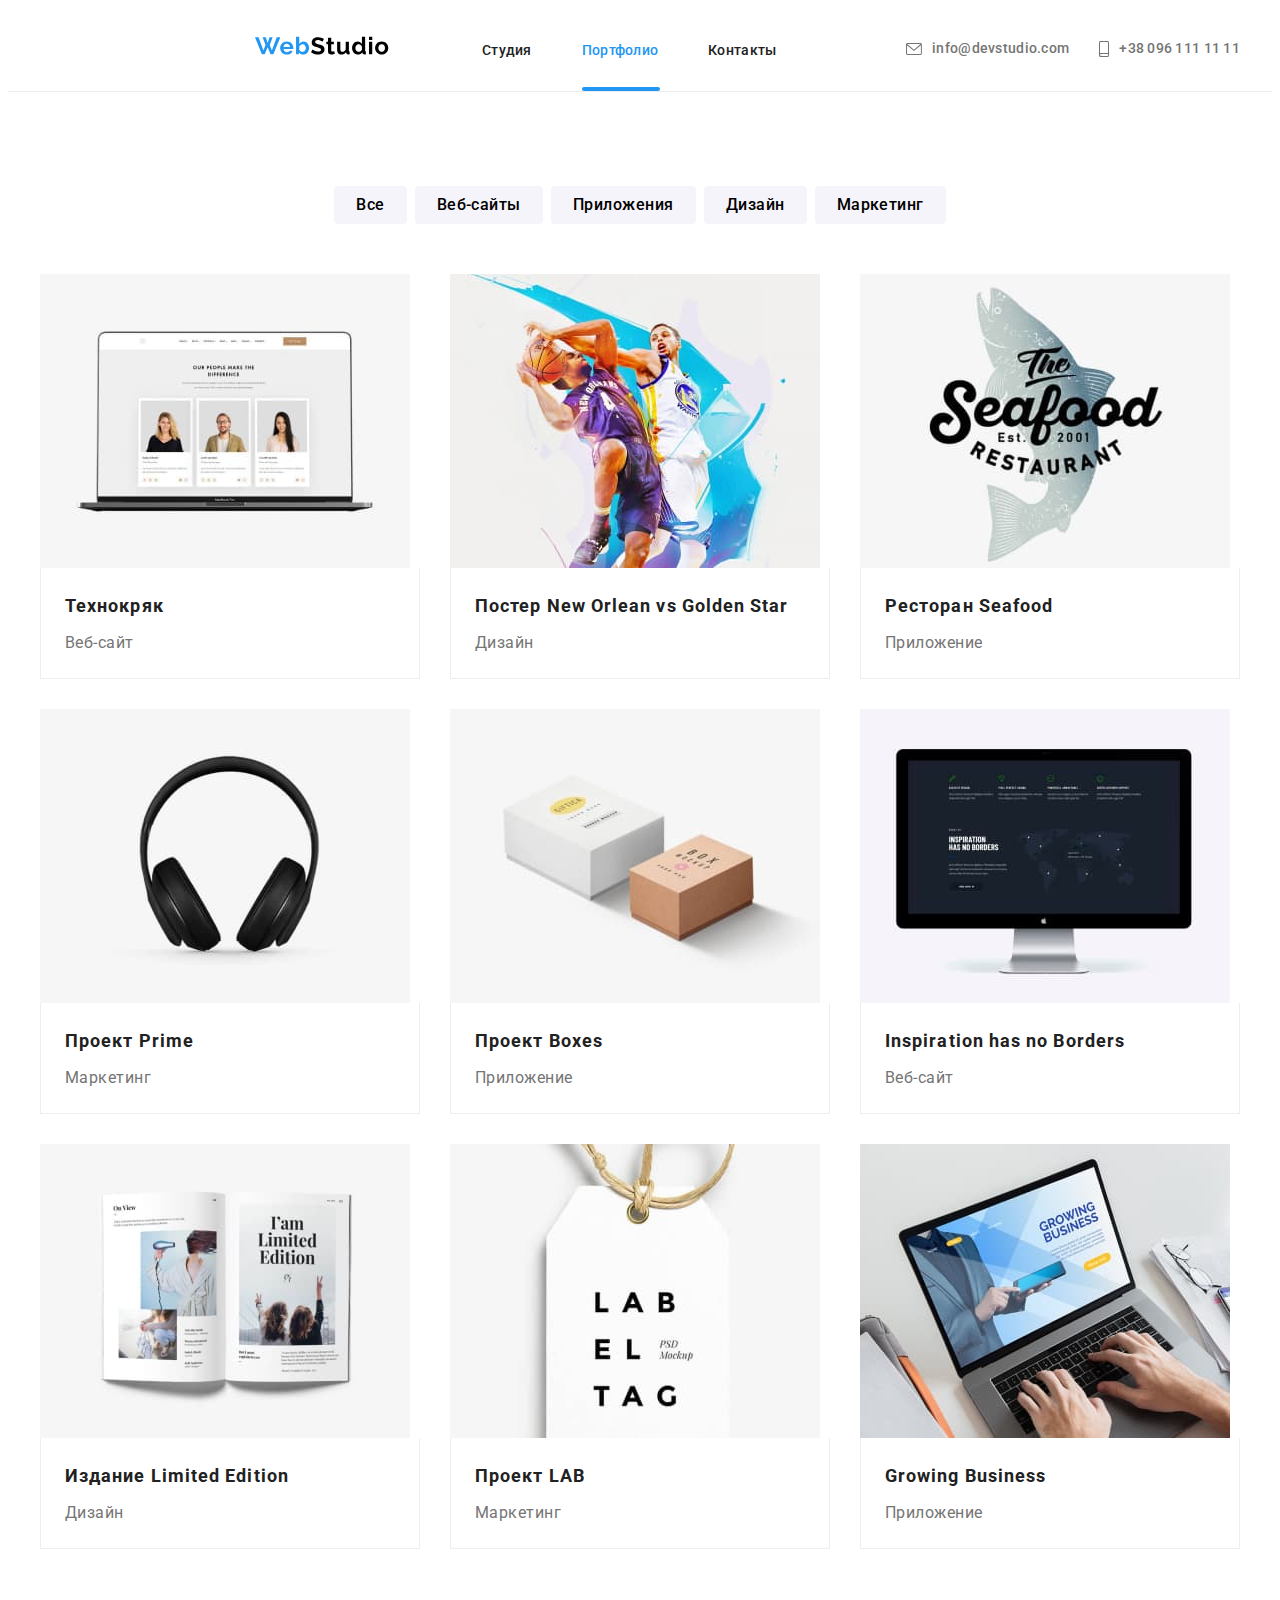
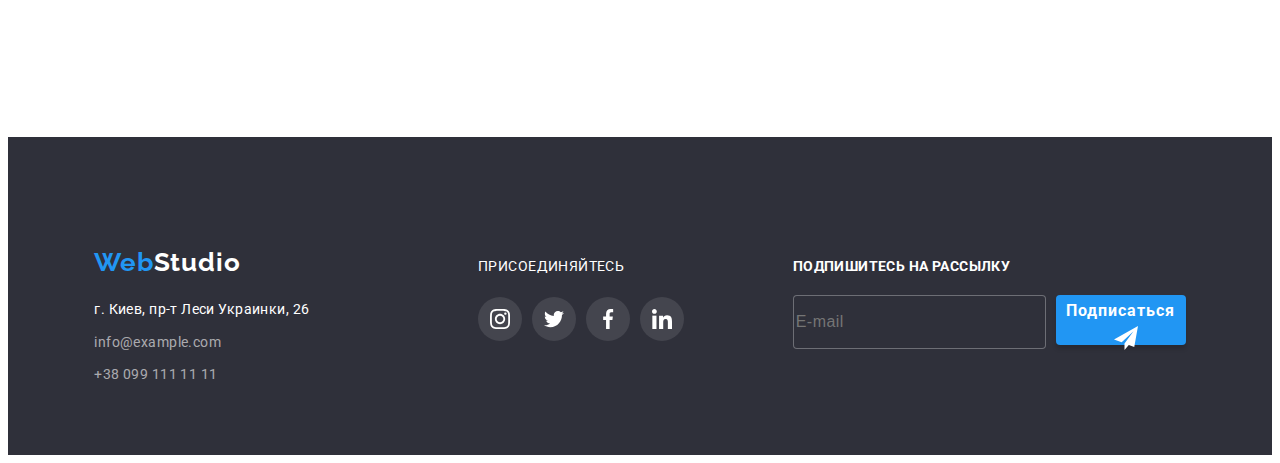
==== portfolio.html @ 027d4c52 "start#10" ====
<!DOCTYPE html>
<html lang="ru">
<head>
    <meta charset="UTF-8">
    <meta http-equiv="X-UA-Compatible" content="IE=edge">
    <meta name="viewport" content="width= , initial-scale=1.0">
    <link rel="preconnect" href="https://fonts.googleapis.com">
<link rel="preconnect" href="https://fonts.gstatic.com" crossorigin>
<link href="https://fonts.googleapis.com/css2?family=Raleway:wght@700&family=Roboto:wght@400;500;700;900&display=swap" rel="stylesheet">
<link rel="stylesheet" href="https://cdnjs.cloudflare.com/ajax/libs/modern-normalize/1.1.0/modern-normalize.min.css" integrity="sha512-wpPYUAdjBVSE4KJnH1VR1HeZfpl1ub8YT/NKx4PuQ5NmX2tKuGu6U/JRp5y+Y8XG2tV+wKQpNHVUX03MfMFn9Q==" crossorigin="anonymous" referrerpolicy="no-referrer" />
<link rel="stylesheet" href="./css/styles.css"> 
<link rel="stylesheet" href="./css/main.css">    
    <title>portfolio</title>
</head>
<body>
    <header class="header-portfolio"> 
        <div class="container">
       <a class="logo link" href=""> <svg class="" width="134" height="28" >
                    <use href="./images/icons.svg#icon-w"></use>
                </svg></a>
                <button type="button" class="menu-open-btn">
           <svg class="" width="40" height="40">
                    <use href="./images/icons.svg#icon-nav_menu"></use>
                </svg>
       </button>
        <nav class="navigation">
        <ul class="menu-list list">
            <li class="menu-list__item"><a href="./index.html" class="menu-list__link  link">Студия</a></li>
            <li class="menu-list__item"><a href="" class="menu-list__link current link menu-list__line-portfolio">Портфолио</a></li>
            <li class="menu-list__item"><a href="" class="menu-list__link link">Контакты</a></li>
        </ul> 
        </nav>
        <div class="contact">
    <ul class="contact-list list">
    <li class="contact-list__item"><a class="contact-list__link link" href="mailto:info@devstudio.com"><svg class="contact-list__icon" width="16" height="12">
      <use href="./images/icons.svg#icon-envelope"></use>
  </svg>info@devstudio.com</a></li>
    <li class="contact-list__item"><a class="contact-list__link link" href="tel:+380961111111"><svg class="contact-list__icon" width="10" height="16">
      <use href="./images/icons.svg#icon-smartphone"></use>
  </svg>+38 096 111 11 11</a></li>
    </ul>
    </div>
    </div>
     <div class="mob-menu is-hidden">
        <div class="container">
            <div class="mob-menu-top">
          <button type="button" class="menu-close-btn">
           <svg class="" width="40" height="40">
                    <use href="./images/icons.svg#icon-close-btn-mob"></use>
                </svg>
       </button>
        <ul class="mob-menu-list list">
            <li class="mob-menu-list__item"><a href="" class="mob-menu-list__link current link menu-list__line">Студия</a></li>
            <li class="mob-menu-list__item"><a href="./portfolio.html" class="mob-menu-list__link link">Портфолио</a></li>
            <li class="mob-menu-list__item"><a href="" class="mob-menu-list__link link">Контакты</a></li>
        </ul> 
        </div>
        <div>
    <ul class="mob-contact-list list">
   
    <li class="mob-contact-list__item"><a class="mob-contact-list__tel link" href="tel:+380961111111">+38 096 111 11 11</a></li>
     <li class="mob-contact-list__item"><a class="mob-contact-list__mail link" href="mailto:info@devstudio.com">info@devstudio.com</a></li>
    </ul>
    </div>
    <ul class="mob-soc-list list">
        <li class="mob-soc-list__item link"><a class="mob-soc-list__link link" href="">Instagram</a></li>
        <li  class="mob-soc-list__item link"><a class="mob-soc-list__link link" href="">Twitter</a></li>
        <li  class="mob-soc-list__item link"><a class="mob-soc-list__link link"  href="">Facebook</a></li>
        <li  class="mob-soc-list__item link"><a  class="mob-soc-list__link link" href="">LinkedIn</a></li>
    </ul>
    </div>
    </div>
    </header>
<main>
    <section class="galery">
      <div class="container">
        <h1 class="visually-hidden">Кнопки</h1>
        <div class="button-galery">
        <ul class="button-galery-list list">
            <li class="button-galery-btn"><button type="button" class="galery-btn">Все</button></li>
            <li class="button-galery-btn"><button type="button" class="galery-btn">Веб-сайты</button></li>
            <li class="button-galery-btn"><button type="button" class="galery-btn">Приложения</button></li>
            <li class="button-galery-btn"><button type="button" class="galery-btn">Дизайн</button></li>
            <li class="button-galery-btn"><button type="button" class="galery-btn">Маркетинг</button></li>
        </ul>
      </div>
       <h2 class="visually-hidden">Галерея</h2>
       <div class="galery-items">
      <ul class="galery-list list">
          <li class="galery-items-list">
            <div class="galery-top-wrap">
            <img src="./images/galery1.jpg" 
            alt="Примеры работ1"
            width="370">
            <p class="galery-top-text">Ресурс предлагает комплексные предложения с разным уровнем функционала и сервисов. Все это позволит посетителю получить исчерпывающие сведения о компании или частном лице.</p>
          </div>
            <div class="galery-list-group">
        <p class="galery-title">Технокряк</p>
        <p class="galery-text">Веб-сайт</p>
      </div>
        </li>
          <li class="galery-items-list">
            <div class="galery-top-wrap">
            <img src="./images/galery2.jpg"
            alt="Примеры работ2"
            width="370">
            <p class="galery-top-text">Ресурс предлагает комплексные предложения с разным уровнем функционала и сервисов. Все это позволит посетителю получить исчерпывающие сведения о компании или частном лице.</p>
          </div>
            <div class="galery-list-group">
        <p class="galery-title">Постер New Orlean vs Golden Star</p>
        <p class="galery-text">Дизайн</p>
      </div>
        </li>
          <li class="galery-items-list">
            <div class="galery-top-wrap">
            <img src="./images/galery3.jpg" 
            alt="Примеры работ3"
            width="370">
            <p class="galery-top-text">Ресурс предлагает комплексные предложения с разным уровнем функционала и сервисов. Все это позволит посетителю получить исчерпывающие сведения о компании или частном лице.</p>
          </div>
            <div class="galery-list-group">
        <p class="galery-title">Ресторан Seafood</p>
        <p class="galery-text">Приложение</p>
      </div>
        </li>
          <li class="galery-items-list">
            <div class="galery-top-wrap">
            <img src="./images/galery4.jpg" 
            alt="Примеры работ4"
            width="370">
            <p class="galery-top-text">Ресурс предлагает комплексные предложения с разным уровнем функционала и сервисов. Все это позволит посетителю получить исчерпывающие сведения о компании или частном лице.</p>
          </div>
            <div class="galery-list-group">
        <p class="galery-title">Проект Prime</p>
        <p class="galery-text">Маркетинг</p>
      </div>
        </li>
          <li class="galery-items-list">
            <div class="galery-top-wrap">
            <img src="./images/galery5.jpg" 
            alt="Примеры работ5"
            width="370">
            <p class="galery-top-text">Ресурс предлагает комплексные предложения с разным уровнем функционала и сервисов. Все это позволит посетителю получить исчерпывающие сведения о компании или частном лице.</p>
          </div>
            <div class="galery-list-group">
        <p class="galery-title">Проект Boxes</p>
        <p class="galery-text">Приложение</p>
      </div>
        </li>
          <li class="galery-items-list">
            <div class="galery-top-wrap">
            <img src="./images/galery6.jpg" 
            alt="Примеры работ6"
            width="370">
            <p class="galery-top-text">Ресурс предлагает комплексные предложения с разным уровнем функционала и сервисов. Все это позволит посетителю получить исчерпывающие сведения о компании или частном лице.</p>
          </div>
            <div class="galery-list-group">
        <p lang="en" class="galery-title">Inspiration has no Borders</p>
        <p class="galery-text">Веб-сайт</p>
      </div>
        </li>
          <li class="galery-items-list">
            <div class="galery-top-wrap">
            <img src="./images/galery7.jpg" 
            alt="Примеры работ7"
            width="370">
            <p class="galery-top-text">Ресурс предлагает комплексные предложения с разным уровнем функционала и сервисов. Все это позволит посетителю получить исчерпывающие сведения о компании или частном лице.</p>
          </div>
            <div class="galery-list-group">
        <p class="galery-title">Издание Limited Edition</p>
        <p class="galery-text">Дизайн</p>
      </div>
        </li>
          <li class="galery-items-list">
            <div class="galery-top-wrap">
            <img src="./images/galery8.jpg"
             alt="Примеры работ8"
             width="370">
             <p class="galery-top-text">Ресурс предлагает комплексные предложения с разным уровнем функционала и сервисов. Все это позволит посетителю получить исчерпывающие сведения о компании или частном лице.</p>
            </div>
             <div class="galery-list-group">
        <p class="galery-title">Проект LAB</p>
        <p class="galery-text">Маркетинг</p>
      </div>
        </li>
          <li class="galery-items-list">
            <div class="galery-top-wrap">
            <img src="./images/galery9.jpg" 
            alt="Примеры работ9"
            width="370">
            <p class="galery-top-text">Ресурс предлагает комплексные предложения с разным уровнем функционала и сервисов. Все это позволит посетителю получить исчерпывающие сведения о компании или частном лице.</p>
          </div>
            <div class="galery-list-group">
        <p lang="en" class="galery-title">Growing Business</p>
        <p class="galery-text">Приложение</p>
      </div>
        </li>
      </ul>
    </div>
    </div>
    </section>
</main>
 <footer class="footer">
        <div class="container">
            <div class="footer-contact-logo">
        <div class="footer-logo-color">
        <a class="footer-logo link"  href="./images/webstudio1.svg"> <span class="logo--color" >Web</span>Studio</a>
    </div>
        <address class="adress">г. Киев, пр-т Леси Украинки, 26</address>
        <ul class="list">
            <li class="footer-contact"><a class="footer-link link" href="mailto:info@example.com">info@example.com</a></li>
            <li class="footer-contact"><a class="footer-link link" href="tel:+380991111111">+38 099 111 11 11</a></li> 
        </ul>
        </div>
    <div class="footer-soc">
        <p class="footer-text">присоединяйтесь</p>
        <ul class="footer-soc-list list">
            <li class="footer-soc-item"><a href="" class="footer-soc-link"> 
                <svg class="footer-soc-icon" width="20" height="20">
                    <use href="./images/icons.svg#icon-instagram"></use>
                </svg></a></li>
            <li class="footer-soc-item"><a href="" class="footer-soc-link"><svg class="footer-soc-icon" width="20" height="20">
                <use href="./images/icons.svg#icon-twitter"></use>
             </svg></a></li>
            <li class="footer-soc-item"><a href="" class="footer-soc-link"><svg class="footer-soc-icon" width="20" height="20">
                <use href="./images/icons.svg#icon-facebook"></use>
            </svg></a></li>
            <li class="footer-soc-item"><a href="" class="footer-soc-link"><svg class="footer-soc-icon" width="20" height="20">
                <use href="./images/icons.svg#icon-linkedin"></use>
            </svg></a></li>
        </ul>
    </div>
    

    <div class="footer-input-button">
    <p class="footer-input-text">Подпишитесь на рассылку</p>
    <div class="footer-top">
    <input type="email" 
    class="footer-input"
                name="footer-input-name"
                required
                id="footer-input-name"
                placeholder="E-mail">
                <button type="button" class="footer-button">Подписаться<svg class="footer-button-icon" width="24" height="24">
                <use href="./images/icons.svg#icon-icon-send"></use>
            </svg></button>
            </div>
           </div>
    </div>
    </footer>
    <script src="./js/mobile-menu.js"></script> 
</body>
</html>
---- css/main.css ----
:root {
  --header-color: #212121;
  --title-color: #212121;
  --acent-color: #2196F3;
  --text-color:#757575;
  --typical-margin: 30px;
}

body {
  font-family: Roboto, Tahoma;
  color: #212121;
}

p, h1, h2, h3, h4, h5, h6 {
  margin: 0;
}

ul {
  padding-left: 0;
  margin: 0;
}

button {
  cursor: pointer;
}

img {
  display: block;
}

.link {
  text-decoration: none;
}

.list {
  list-style: none;
}

.container {
  width: 100%;
  padding-left: 15px;
  padding-right: 15px;
  margin: 0 auto;
}
@media screen and (min-width: 480px) {
  .container {
    max-width: 480px;
  }
}
@media screen and (min-width: 768px) {
  .container {
    max-width: 768px;
  }
}
@media screen and (min-width: 1200px) {
  .container {
    max-width: 1200px;
  }
}

.visually-hidden {
  position: absolute;
  white-space: nowrap;
  width: 1px;
  height: 1px;
  overflow: hidden;
  border: 0;
  padding: 0;
  clip: rect(0 0 0 0);
  clip-path: inset(50%);
  margin: -1px;
}

.check-text span, .check-text, .modal-field-checkbox, .modal-close-bt, .footer-soc-link, .clients-icon-link, .clients-title, .team-soc-link, .team-soc-list, .team-list-profession, .team-list-name, .team-title, .about-text, .about-title, .benefits-list-link, .contact-list__link, .header .container {
  display: flex;
  align-items: center;
}

.title {
  font-size: 36px;
  line-height: 1.16;
  font-weight: 700;
  letter-spacing: 0.03em;
  color: var(--title-color);
}

.logo {
  font-family: "Raleway";
  font-size: 26px;
  line-height: 1.19;
  font-weight: 700;
  letter-spacing: 0.03em;
  color: #212121;
}
@media screen and (min-width: 768px) {
  .logo {
    margin-right: 88px;
  }
}
@media screen and (min-width: 1200px) {
  .logo {
    margin-right: 93px;
    margin-left: 215px;
  }
}

.footer-logo {
  font-family: "Raleway";
  font-size: 26px;
  line-height: 1.19;
  font-weight: 700;
  letter-spacing: 0.03em;
  color: #FFFFFF;
}

.logo--color {
  color: var(--acent-color);
}

.header {
  padding-top: 16px;
  padding-bottom: 16px;
}
@media screen and (min-width: 768px) and (max-width: 1199px) {
  .header {
    padding-top: 26px;
    padding-bottom: 26px;
  }
}
@media screen and (max-width: 1200px) {
  .header {
    padding-top: 24px;
    padding-bottom: 24px;
    position: relative;
  }
}
.menu-open-btn {
  margin-left: auto;
  border: none;
  background-color: transparent;
}
@media screen and (min-width: 768px) {
  .menu-open-btn {
    display: none;
  }
}
.menu-open-btn:hover, .menu-open-btn:focus {
  fill: #2196F3;
}

@media screen and (max-width: 767px) {
  .navigation {
    display: none;
  }
}

.menu-list {
  display: flex;
}

.menu-list__item:not(:last-child) {
  margin-right: 50px;
}

.menu-list__link {
  font-size: 14px;
  line-height: 1.14;
  font-weight: 500;
  letter-spacing: 0.02em;
  color: #212121;
  transition: color 250ms cubic-bezier(0.4, 0, 0.2, 1);
  transition-property: all;
}
.menu-list__link.current {
  color: var(--acent-color);
}
.menu-list__link:hover, .menu-list__link:focus {
  color: #2196F3;
}

.menu-list__line::after {
  content: "";
  position: absolute;
  bottom: 0;
  width: 48px;
  height: 4px;
  background-color: #2196F3;
  border-radius: 2px;
  display: flex;
}

@media screen and (max-width: 1199px) {
  .contact {
    display: block;
  }
}

.contact-list__link {
  font-size: 14px;
  line-height: 1.14;
  font-weight: 500;
  letter-spacing: 0.02em;
  color: var(--text-color);
  transition: color 250ms cubic-bezier(0.4, 0, 0.2, 1);
  transition-property: all;
}
.contact-list__link:hover, .contact-list__link:focus {
  color: #2196F3;
}
@media screen and (min-width: 767px) and (max-width: 1199px) {
  .contact-list__link:hover, .contact-list__link:focus {
    margin-bottom: 100px;
  }
}

@media screen and (min-width: 1200px) {
  .contact-list {
    display: flex;
  }
}

.contact {
  margin-left: auto;
}
@media screen and (max-width: 767px) {
  .contact {
    display: none;
  }
}

.contact-list__icon {
  fill: currentColor;
  margin-right: 10px;
}

@media screen and (min-width: 768px) and (max-width: 1199px) {
  .contact-list__item {
    margin-bottom: 10px;
  }
}
@media screen and (min-width: 1200px) {
  .contact-list__item:not(:last-child) {
    margin-right: 30px;
  }
}

.mob-menu {
  position: fixed;
  z-index: 1;
  top: 0;
  left: 0;
  background-color: #FFFFFF;
  width: 100vw;
  height: 100vh;
  padding-top: 10px;
  padding-bottom: 48px;
  padding-left: 40px;
  overflow-y: scroll;
}
.mob-menu .container {
  display: flex;
  flex-direction: column;
  height: 100%;
  justify-content: space-between;
  align-items: flex-start;
}

.mob-menu-top {
  width: 100%;
}

.menu-close-btn {
  display: block;
  margin-left: auto;
  border: none;
  background-color: transparent;
}
.menu-close-btn:hover, .menu-close-btn:focus {
  fill: #2196F3;
}

.mob-menu-list__link {
  font-size: 40px;
  line-height: 1.17;
  font-weight: 500;
  letter-spacing: 0.02em;
  color: #212121;
}
.mob-menu-list__link.current {
  color: var(--acent-color);
}

.mob-contact-list__tel {
  font-size: 34px;
  line-height: 1.17;
  font-weight: 500;
  letter-spacing: 0.02em;
  color: #2196F3;
  margin-bottom: 32px;
}

.mob-contact-list__mail {
  font-size: 24px;
  line-height: 1.18;
  font-weight: 500;
  letter-spacing: 0.02em;
  color: #757575;
}

.mob-soc-list {
  display: flex;
  margin-top: 64px;
}

.mob-soc-list__item:not(:last-child) {
  border-right: 1px solid rgba(33, 33, 33, 0.2);
  margin-right: 10px;
  padding-right: 10px;
}

.mob-soc-list__link {
  font-size: 18px;
  line-height: 1.22;
  font-weight: 500;
  letter-spacing: 0.02em;
  color: #2196F3;
}

.no-scroll {
  overflow: hidden;
}

.hero {
  background-color: #2F303A;
  padding-top: 118px;
  padding-bottom: 118px;
  text-align: center;
  background-image: linear-gradient(rgba(47, 48, 58, 0.4), rgba(47, 48, 58, 0.4)), url(../images/herotitle-mob.jpg);
  background-repeat: no-repeat;
  background-size: cover;
  min-width: 100%;
  margin: 0 auto;
}
@media screen and (min-width: 1200px) {
  .hero {
    padding-top: 200px;
    padding-bottom: 200px;
  }
}
@media (min-device-pixel-ratio: 2), (min-resolution: 192dpi), (min-resolution: 2dppx) {
  .hero {
    background-image: linear-gradient(rgba(47, 48, 58, 0.4), rgba(47, 48, 58, 0.4)), url(../images/herotitle-mob-2x.jpg);
  }
}
@media screen and (min-width: 768px) {
  .hero {
    background-image: linear-gradient(rgba(47, 48, 58, 0.4), rgba(47, 48, 58, 0.4)), url(../images/herotitle-tab.jpg);
  }
}
@media screen and (min-width: 768px) and (min-device-pixel-ratio: 2), screen and (min-width: 768px) and (min-resolution: 192dpi), screen and (min-width: 768px) and (min-resolution: 2dppx) {
  .hero {
    background-image: linear-gradient(rgba(47, 48, 58, 0.4), rgba(47, 48, 58, 0.4)), url(../images/herotitle-tab-2x.jpg);
  }
}
@media screen and (min-width: 1200px) {
  .hero {
    background-image: linear-gradient(rgba(47, 48, 58, 0.4), rgba(47, 48, 58, 0.4)), url(../images/herotitle.jpg);
  }
}
@media screen and (min-width: 1200px) and (min-device-pixel-ratio: 2), screen and (min-width: 1200px) and (min-resolution: 192dpi), screen and (min-width: 1200px) and (min-resolution: 2dppx) {
  .hero {
    background-image: linear-gradient(rgba(47, 48, 58, 0.4), rgba(47, 48, 58, 0.4)), url(../images/herotitle-2x.jpg);
  }
}

.hero__title {
  font-size: 26px;
  line-height: 1.61;
  font-weight: 900;
  letter-spacing: 0.06em;
  text-transform: uppercase;
  color: #FFFFFF;
  width: 360px;
  margin-right: auto;
  margin-left: auto;
  margin-top: 0;
  margin-bottom: var(--typical-margin);
}
@media screen and (min-width: 1200px) {
  .hero__title {
    font-size: 44px;
    line-height: 1.36;
    font-weight: 900;
    letter-spacing: 0.06em;
  }
}
@media screen and (min-width: 1200px) {
  .hero__title {
    width: 696px;
  }
}

.hero__btn {
  border: none;
  min-width: 200px;
  height: 50px;
  font-family: inherit;
  font-size: 16px;
  line-height: 1.88;
  font-weight: 700;
  letter-spacing: 0.06em;
  border-radius: 4px;
  color: #FFFFFF;
  box-shadow: 0px 4px 4px rgba(0, 0, 0, 0.15);
  background-color: var(--acent-color);
  margin: 0 auto;
  display: block;
}
.hero__btn:hover, .hero__btn:focus {
  color: #FFFFFF;
  background-color: var(--acent-color);
}

.benefits {
  padding-top: 60px;
}
@media screen and (min-width: 1200px) {
  .benefits {
    padding-top: 94px;
  }
}

.benefits-list {
  margin-left: -15px;
  margin-right: -15px;
}
@media screen and (min-width: 768px) {
  .benefits-list {
    display: flex;
    flex-wrap: wrap;
  }
}

.benefits-list-link {
  width: 100%;
  height: 120px;
  background-color: #F5F4FA;
  border-radius: 4px;
  justify-content: center;
  margin-bottom: 30px;
}

@media screen and (min-width: 768px) {
  .benefits-top-text {
    width: calc(50% - 30px);
  }
}
@media screen and (min-width: 1200px) {
  .benefits-top-text {
    width: calc(25% - 30px);
  }
}

.benefits-top-text {
  margin-bottom: var(--typical-margin);
  margin-left: 15px;
  margin-right: 15px;
}

.benefits-title {
  font-size: 14px;
  line-height: 1.14;
  font-weight: 700;
  letter-spacing: 0.03em;
  text-transform: uppercase;
  color: #212121;
  margin-bottom: 10px;
}
@media screen and (min-width: 480px) {
  .benefits-title {
    display: flex;
    align-items: center;
    justify-content: center;
  }
}
@media screen and (min-width: 768px) {
  .benefits-title {
    display: flex;
    justify-content: left;
  }
}

.benefits-text {
  font-size: 14px;
  line-height: 1.71;
  font-weight: 400;
  letter-spacing: 0.03em;
  color: var(--text-color);
}

.about {
  padding-top: 94px;
  padding-bottom: 94px;
}
@media screen and (max-width: 1199px) {
  .about {
    display: none;
  }
}

.about-title {
  margin-bottom: 50px;
  justify-content: center;
}

.about-list {
  display: flex;
}

.about-item:not(:last-child) {
  margin-right: var(--typical-margin);
}

.about-top-wrap {
  position: relative;
}

.about-text {
  position: absolute;
  bottom: 0;
  width: 370px;
  height: 70px;
  font-size: 14px;
  line-height: 1.14;
  font-weight: 700;
  letter-spacing: 0.03em;
  text-transform: uppercase;
  color: #FFFFFF;
  background-color: rgba(47, 48, 58, 0.8);
  justify-content: center;
}

.team {
  background-color: #F5F4FA;
  padding-top: 60px;
  padding-bottom: 60px;
}
@media screen and (min-width: 1200px) {
  .team {
    padding-top: 94px;
  }
}

.team-title {
  font-size: 28px;
  line-height: 1.18;
  font-weight: 700;
  letter-spacing: 0.03em;
  margin-bottom: 30px;
  justify-content: center;
}
@media screen and (min-width: 1200px) {
  .team-title {
    font-size: 36px;
    line-height: 1.16;
    font-weight: 700;
    letter-spacing: 0.03em;
  }
}
@media screen and (min-width: 1200px) {
  .team-title {
    margin-bottom: 50px;
  }
}

.team-list {
  margin-bottom: -30px;
  margin-left: -30px;
}
@media screen and (min-width: 768px) {
  .team-list {
    display: flex;
    flex-wrap: wrap;
  }
}

.team-item {
  background: #FFFFFF;
  box-shadow: 0px 1px 3px rgba(0, 0, 0, 0.12), 0px 1px 1px rgba(0, 0, 0, 0.14), 0px 2px 1px rgba(0, 0, 0, 0.2);
  border-radius: 0px 0px 4px 4px;
  margin-bottom: 30px;
  margin-left: 30px;
}
@media screen and (min-width: 768px) {
  .team-item {
    width: calc(50% - 30px);
  }
}
@media screen and (min-width: 1200px) {
  .team-item {
    width: calc(25% - 30px);
  }
}

.team-list-name {
  font-size: 16px;
  line-height: 1.19;
  font-weight: 500;
  letter-spacing: 0.03em;
  color: #212121;
  margin-bottom: 10px;
  justify-content: center;
}

.team-list-profession {
  font-size: 16px;
  line-height: 1.19;
  font-weight: 400;
  letter-spacing: 0.03em;
  color: var(--text-color);
  justify-content: center;
}

.team-list-group {
  padding-top: 30px;
  margin-bottom: 16px;
}

.team-soc-list {
  justify-content: center;
  padding-bottom: 30px;
}

.team-soc-link {
  width: 44px;
  height: 44px;
  background-color: #FFFFFF;
  border-radius: 50%;
  justify-content: center;
  fill: #AFB1B8;
  transition: color 250ms cubic-bezier(0.4, 0, 0.2, 1);
  transition-property: all;
}
.team-soc-link:hover, .team-soc-link:focus {
  background-color: var(--acent-color);
  fill: #FFFFFF;
}

.team-soc-item:not(:last-child) {
  margin-right: 10px;
}

.clients {
  padding-top: 60px;
}
@media screen and (min-width: 1200px) {
  .clients {
    padding-top: 94px;
  }
}

.clients-title {
  font-size: 28px;
  line-height: 1.18;
  font-weight: 700;
  letter-spacing: 0.03em;
  justify-content: center;
  margin-bottom: 30px;
}
@media screen and (min-width: 1200px) {
  .clients-title {
    font-size: 36px;
    line-height: 1.16;
    font-weight: 700;
    letter-spacing: 0.03em;
  }
}
@media screen and (min-width: 1200px) {
  .clients-title {
    margin-bottom: 50px;
  }
}

.clients-list {
  margin-right: -15px;
  margin-left: -15px;
  display: flex;
  flex-wrap: wrap;
}

.clients-list-icon {
  margin-right: 15px;
  margin-left: 15px;
}
@media screen and (min-width: 480px) {
  .clients-list-icon {
    width: calc(50% - 30px);
  }
}
@media screen and (min-width: 768px) {
  .clients-list-icon {
    width: calc(33.3333333333% - 30px);
  }
}
@media screen and (min-width: 1200px) {
  .clients-list-icon {
    width: calc(16.6666666667% - 30px);
  }
}

.clients-icon-link {
  width: 100%;
  height: 92px;
  border: 1px solid #AFB1B8;
  border-radius: 4px;
  justify-content: center;
  margin-bottom: 30px;
  fill: #AFB1B8;
  transition: color 250ms cubic-bezier(0.4, 0, 0.2, 1);
  transition-property: all;
}
.clients-icon-link:hover, .clients-icon-link:focus {
  border-color: #2196F3;
  fill: #2196F3;
}

.footer {
  padding-top: 60px;
  padding-bottom: 60px;
  background-color: #2F303A;
}
@media screen and (min-width: 768px) {
  .footer .container {
    display: flex;
    flex-wrap: wrap;
    align-items: baseline;
    justify-content: space-around;
  }
}
@media screen and (min-width: 1200px) {
  .footer .container {
    display: flex;
    align-items: baseline;
  }
}

.footer-contact-logo {
  justify-content: center;
}
.footer-logo-color {
  margin-bottom: 20px;
}
@media screen and (max-width: 1199px) {
  .footer-logo-color {
    text-align: center;
  }
}

.footer-contact {
  margin-bottom: 8px;
}
@media screen and (max-width: 1199px) {
  .footer-contact {
    text-align: center;
  }
}

.adress {
  font-style: normal;
  font-size: 14px;
  line-height: 1.71;
  font-weight: 400;
  letter-spacing: 0.03em;
  color: #FFFFFF;
  margin-bottom: 9px;
  text-align: center;
}
@media screen and (min-width: 1199px) {
  .adress {
    margin-right: 60px;
  }
}

.footer-link {
  font-size: 14px;
  line-height: 1.71;
  font-weight: 400;
  letter-spacing: 0.03em;
  color: rgba(255, 255, 255, 0.6);
  transition: color 250ms cubic-bezier(0.4, 0, 0.2, 1);
}
.footer-link:hover, .footer-link:focus {
  color: #2196F3;
}

.footer-text {
  font-size: 14px;
  line-height: 1.42;
  font-weight: 400;
  letter-spacing: 0.03em;
  text-transform: uppercase;
  color: #FFFFFF;
  margin-top: 60px;
  margin-bottom: 20px;
}
@media screen and (max-width: 1199px) {
  .footer-text {
    text-align: center;
  }
}

.footer-soc-list {
  display: flex;
  margin-top: 20px;
  align-items: center;
  justify-content: center;
}

.footer-soc-link {
  width: 44px;
  height: 44px;
  background-color: rgba(255, 255, 255, 0.1);
  border-radius: 50%;
  justify-content: center;
  fill: #FFFFFF;
  transition: color 250ms cubic-bezier(0.4, 0, 0.2, 1);
  transition-property: all;
}
.footer-soc-link:hover, .footer-soc-link:focus {
  background-color: #2196F3;
}

.footer-soc-item:not(:last-child) {
  margin-right: 10px;
}

.footer-input-text {
  font-size: 14px;
  line-height: 1.14;
  font-weight: 700;
  letter-spacing: 0.03em;
  text-transform: uppercase;
  color: #FFFFFF;
  margin-top: 60px;
  margin-bottom: 20px;
}
@media screen and (max-width: 1199px) {
  .footer-input-text {
    text-align: center;
  }
}

.footer-input {
  width: 100%;
  margin-left: auto;
  height: 50px;
  border: 1px solid rgba(255, 255, 255, 0.3);
  border-radius: 4px;
  background-color: #2F303A;
  margin-bottom: 20px;
}
.footer-input::placeholder {
  font-size: 16px;
  line-height: 1.25;
  font-weight: 400;
  letter-spacing: 0.03em;
}

.footer-button {
  width: 200px;
  height: 50px;
  background: #2196F3;
  box-shadow: 0px 4px 4px rgba(0, 0, 0, 0.15);
  border-radius: 4px;
  font-family: inherit;
  font-size: 16px;
  line-height: 1.88;
  font-weight: 700;
  letter-spacing: 0.06em;
  justify-content: center;
  align-items: center;
  text-align: center;
  color: #FFFFFF;
  margin-left: 10px;
  border: none;
}

.footer-button-icon {
  fill: #FFFFFF;
  margin-left: 10px;
}

@media screen and (max-width: 1199px) {
  .footer-top {
    text-align: center;
  }
}
@media screen and (min-width: 1200px) {
  .footer-top {
    display: flex;
  }
}

.header-portfolio {
  position: relative;
  padding-top: 24px;
  padding-bottom: 24px;
  border-bottom: 1px solid #ECECEC;
}
.header-portfolio .container {
  display: flex;
  align-items: center;
}

.menu-list__line-portfolio::after {
  content: "";
  position: absolute;
  bottom: 0;
  width: 78px;
  height: 4px;
  background-color: #2196F3;
  border-radius: 2px;
  display: flex;
}

.galery {
  padding-top: 94px;
  padding-bottom: 94px;
}

.galery-title {
  font-size: 18px;
  line-height: 2;
  font-weight: 700;
  letter-spacing: 0.06em;
  color: #212121;
  margin-bottom: 4px;
}

.galery-text {
  font-size: 16px;
  line-height: 1.88;
  font-weight: 400;
  letter-spacing: 0.03em;
  color: var(--text-color);
}

.button-galery {
  margin-bottom: 50px;
}

.button-galery-list {
  display: flex;
  justify-content: center;
}
@media screen and (max-width: 767px) {
  .button-galery-list {
    flex-wrap: wrap;
    justify-content: left;
  }
}

.button-galery-btn:not(:last-child) {
  margin-right: 8px;
}

.galery-btn {
  border: none;
  font-family: inherit;
  font-size: 16px;
  line-height: 1.62;
  font-weight: 500;
  letter-spacing: 0.03em;
  text-align: center;
  background-color: #F5F4FA;
  border-radius: 4px;
  padding: 6px 22px;
  transition: color 250ms cubic-bezier(0.4, 0, 0.2, 1);
  transition-property: all;
}
.galery-btn:hover, .galery-btn:focus {
  color: #FFFFFF;
  background-color: var(--acent-color);
  box-shadow: 0px 3px 1px rgba(0, 0, 0, 0.1), 0px 1px 2px rgba(0, 0, 0, 0.08), 0px 2px 2px rgba(0, 0, 0, 0.12);
}

.galery-items {
  margin-bottom: 94px;
}

.galery-list {
  display: flex;
  flex-wrap: wrap;
  margin-left: -30px;
  margin-bottom: -30px;
}

.galery-items-list {
  margin-left: 30px;
  margin-bottom: 30px;
  background: #FFFFFF;
}
@media screen and (min-width: 768px) {
  .galery-items-list {
    width: calc(50% - 30px);
  }
}
@media screen and (min-width: 1200px) {
  .galery-items-list {
    width: calc(33.3333333333% - 30px);
  }
}
.galery-items-list:hover, .galery-items-list:focus {
  box-shadow: 0px 1px 1px rgba(0, 0, 0, 0.12), 0px 4px 4px rgba(0, 0, 0, 0.06), 1px 4px 6px rgba(0, 0, 0, 0.16);
}
.galery-items-list:hover .galery-top-text {
  transform: translateY(0%);
}

.galery-top-wrap {
  position: relative;
  overflow: hidden;
}

.galery-top-text {
  position: absolute;
  top: 0;
  background-color: rgba(33, 150, 243, 0.9);
  font-size: 18px;
  line-height: 1.56;
  font-weight: 400;
  letter-spacing: 0.03em;
  color: #FFFFFF;
  height: 100%;
  padding: 63px 24px;
  transform: translateY(100%);
  transition: transform 250ms cubic-bezier(0.4, 0, 0.2, 1);
  transition-property: all;
  overflow: auto;
}

.galery-list-group {
  padding-top: 20px;
  padding-bottom: 20px;
  padding-left: 24px;
  border-left: 1px solid #EEEEEE;
  border-bottom: 1px solid #EEEEEE;
  border-right: 1px solid #EEEEEE;
}

.backdrop {
  position: fixed;
  top: 0;
  width: 100%;
  height: 100%;
  background-color: rgba(0, 0, 0, 0.2);
  transition: opacity 250ms, visibility 250ms;
}

.modal {
  width: 528px;
  height: 581px;
  background-color: #FFFFFF;
  box-shadow: 0px 1px 3px rgba(0, 0, 0, 0.12), 0px 1px 1px rgba(0, 0, 0, 0.14), 0px 2px 1px rgba(0, 0, 0, 0.2);
  border-radius: 4px;
  padding: 40px;
  position: absolute;
  top: 50%;
  left: 50%;
  transition: transform 250ms;
  transform: translate(-50%, -50%) scale(1) rotate(0);
  transition-property: all;
}
.backdrop.is-hidden .modal {
  transform: scale(0.5) rotate(180deg);
}

.modal-close-bt {
  position: absolute;
  top: 8px;
  right: 8px;
  width: 30px;
  height: 30px;
  background-color: #FFFFFF;
  border: 1px solid rgba(0, 0, 0, 0.1);
  border-radius: 50%;
  transition: color 250ms cubic-bezier(0.4, 0, 0.2, 1);
}
.modal-close-bt:hover, .modal-close-bt:focus + .button-close-icon {
  fill: var(--acent-color);
}

.is-hidden {
  opacity: 0;
  pointer-events: none;
  visibility: hidden;
}

.modal-title {
  font-size: 20px;
  line-height: 1.15;
  font-weight: 700;
  letter-spacing: 0.03em;
  color: #212121;
  text-align: center;
  margin-bottom: 12px;
}

.modal-input {
  width: 100%;
  height: 40px;
  border: 1px solid rgba(33, 33, 33, 0.2);
  border-radius: 4px;
  padding-left: 42px;
  outline: none;
  transition: color 250ms cubic-bezier(0.4, 0, 0.2, 1);
}
.modal-input:focus {
  border: 1px solid #2196F3;
}
.modal-input:focus + .input-icon {
  fill: var(--acent-color);
}

.modal-field {
  margin-bottom: 10px;
}

.modal-lebel {
  font-size: 12px;
  line-height: 1.17;
  font-weight: 400;
  letter-spacing: 0.01em;
  color: #757575;
  display: block;
  margin-bottom: 4px;
}

.modal-text {
  width: 100%;
  height: 120px;
  padding: 12px 16px;
  margin-bottom: 20px;
  border: none;
  border: 1px solid rgba(33, 33, 33, 0.2);
  border-radius: 4px;
  resize: none;
  outline: none;
}
.modal-text::placeholder {
  font-size: 14px;
  line-height: 1.14;
  font-weight: 400;
  letter-spacing: 0.01em;
  color: rgba(117, 117, 117, 0.5);
}

.modal-input-wrap {
  position: relative;
}

.input-icon {
  position: absolute;
  left: 15px;
  top: 50%;
  transform: translateY(-50%);
  transition: color 250ms cubic-bezier(0.4, 0, 0.2, 1);
}

.modal-field-checkbox {
  margin-bottom: 30px;
}

.check-text {
  font-size: 14px;
  line-height: 1.71;
  font-weight: 400;
  letter-spacing: 0.03em;
  color: #757575;
}
.check-text span {
  width: 16px;
  height: 15px;
  border: 2px solid #212121;
  border-radius: 2px;
  margin-right: 8.38px;
}
.input-check:checked + .check-text {
  background-color: #2196F3;
  border: none;
}

.check-icon {
  fill: transparent;
}

.modal-dogovor {
  color: var(--acent-color);
  margin-left: 4px;
}

.modal-send-btn {
  width: 200px;
  height: 50px;
  background-color: #2196F3;
  box-shadow: 0px 4px 4px rgba(0, 0, 0, 0.15);
  border-radius: 4px;
  border: none;
  font-family: inherit;
  font-size: 16px;
  line-height: 1.88;
  font-weight: 700;
  letter-spacing: 0.06em;
  text-align: center;
  color: #FFFFFF;
  display: block;
  margin: 0 auto;
}/*# sourceMappingURL=main.css.map */
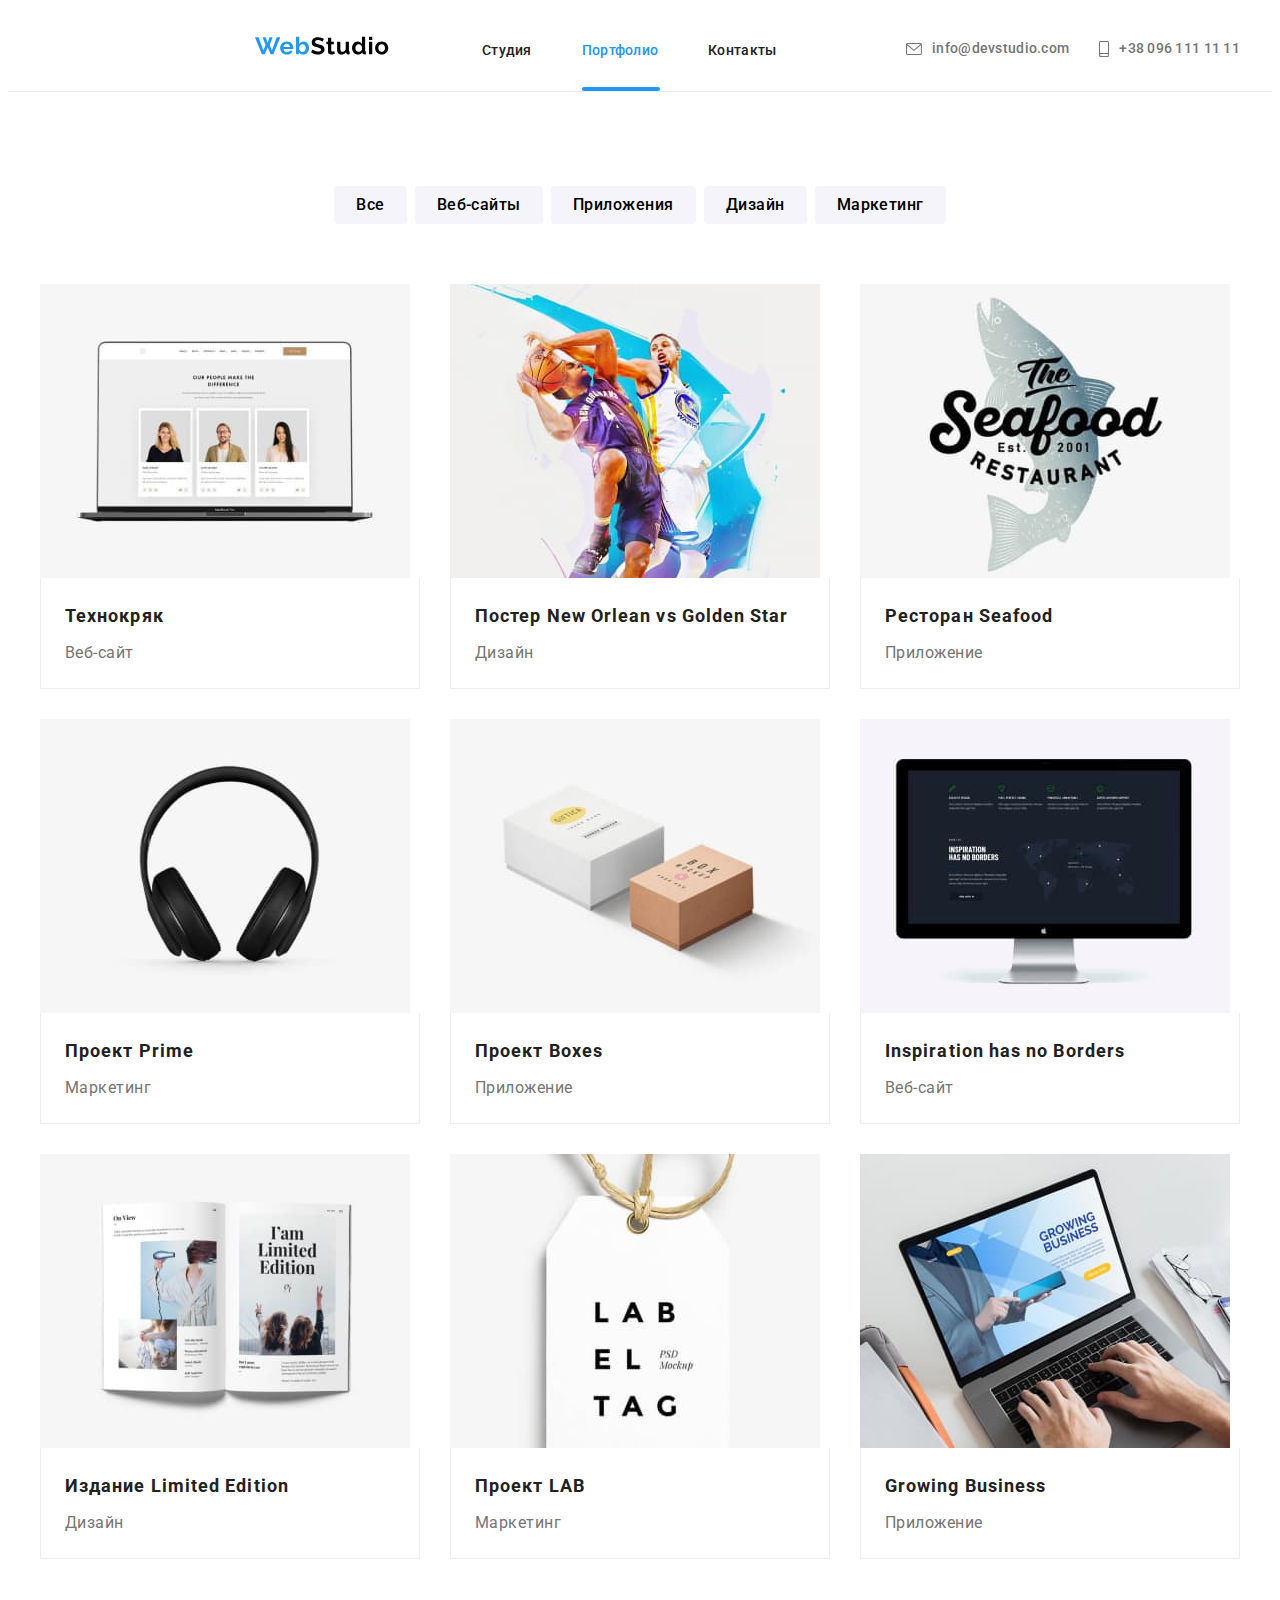
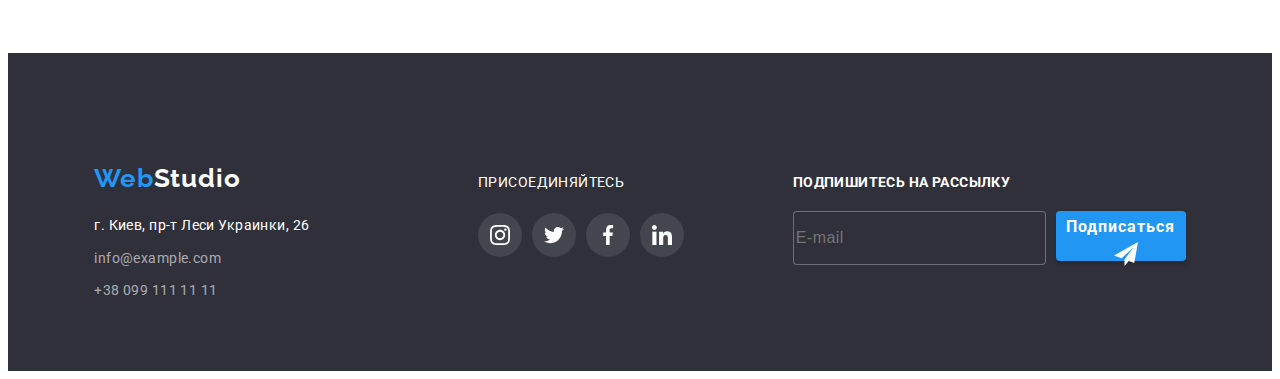
==== commit ebecaa61: "start#11" ====
--- a/portfolio.html
+++ b/portfolio.html
@@ -89,9 +89,25 @@
       <ul class="galery-list list">
           <li class="galery-items-list">
             <div class="galery-top-wrap">
-            <img src="./images/galery1.jpg" 
-            alt="Примеры работ1"
-            width="370">
+<picture>
+    <source  srcset="
+            ./images/galery1.jpg 1x,
+            ./images/galery1-2x.jpg 2x"
+             media="(min-width:1200px)" >
+
+     <source  srcset="
+            ./images/galery1-tab.jpg 1x,
+            ./images/galery1-tab-2x.jpg 2x"
+             media="(min-width:768px)" >
+    <source  srcset="
+            ./images/galery1-mob.jpg 1x,
+            ./images/galery1-mob-2x.jpg 2x"
+             media="(min-width:480px)" >      
+         <img
+            src="./images/galery1.jpg" alt="Примеры работ1"> 
+</picture>
+
+        
             <p class="galery-top-text">Ресурс предлагает комплексные предложения с разным уровнем функционала и сервисов. Все это позволит посетителю получить исчерпывающие сведения о компании или частном лице.</p>
           </div>
             <div class="galery-list-group">
@@ -101,9 +117,26 @@
         </li>
           <li class="galery-items-list">
             <div class="galery-top-wrap">
-            <img src="./images/galery2.jpg"
-            alt="Примеры работ2"
-            width="370">
+
+<picture>
+    <source  srcset="
+            ./images/galery2.jpg 1x,
+            ./images/Galery2--2x.jpg 2x"
+             media="(min-width:1200px)" >
+
+     <source  srcset="
+            ./images/galery2-tab.jpg 1x,
+            ./images/galery2-tab-2x.jpg 2x"
+             media="(min-width:768px)" >
+    <source  srcset="
+            ./images/galery2-mob.jpg 1x,
+            ./images/galery2-mob-2x.jpg 2x"
+             media="(min-width:480px)" >      
+         <img
+            src="./images/galery2.jpg" alt="Примеры работ2"> 
+</picture>
+
+          
             <p class="galery-top-text">Ресурс предлагает комплексные предложения с разным уровнем функционала и сервисов. Все это позволит посетителю получить исчерпывающие сведения о компании или частном лице.</p>
           </div>
             <div class="galery-list-group">
@@ -113,9 +146,26 @@
         </li>
           <li class="galery-items-list">
             <div class="galery-top-wrap">
-            <img src="./images/galery3.jpg" 
-            alt="Примеры работ3"
-            width="370">
+<picture>
+    <source  srcset="
+            ./images/galery3.jpg 1x,
+            ./images/galery3-2x.jpg 2x"
+             media="(min-width:1200px)" >
+
+     <source  srcset="
+            ./images/galery3-tab.jpg 1x,
+            ./images/galery3-tab-2x.jpg 2x"
+             media="(min-width:768px)" >
+    <source  srcset="
+            ./images/galery3-mob.jpg 1x,
+            ./images/galery3-mob-2x.jpg 2x"
+             media="(min-width:480px)" >      
+         <img
+            src="./images/galery3.jpg" alt="Примеры работ3"> 
+</picture>
+
+
+          
             <p class="galery-top-text">Ресурс предлагает комплексные предложения с разным уровнем функционала и сервисов. Все это позволит посетителю получить исчерпывающие сведения о компании или частном лице.</p>
           </div>
             <div class="galery-list-group">
@@ -125,9 +175,26 @@
         </li>
           <li class="galery-items-list">
             <div class="galery-top-wrap">
-            <img src="./images/galery4.jpg" 
-            alt="Примеры работ4"
-            width="370">
+
+<picture>
+    <source  srcset="
+            ./images/galery4.jpg 1x,
+            ./images/galery4-2x.jpg 2x"
+             media="(min-width:1200px)" >
+
+     <source  srcset="
+            ./images/galery4-tab.jpg 1x,
+            ./images/galery4-tab-2x.jpg 2x"
+             media="(min-width:768px)" >
+    <source  srcset="
+            ./images/galery4-mob.jpg 1x,
+            ./images/galery4-mob-2x.jpg 2x"
+             media="(min-width:480px)" >      
+         <img
+            src="./images/galery4.jpg" alt="Примеры работ4"> 
+</picture>
+
+          
             <p class="galery-top-text">Ресурс предлагает комплексные предложения с разным уровнем функционала и сервисов. Все это позволит посетителю получить исчерпывающие сведения о компании или частном лице.</p>
           </div>
             <div class="galery-list-group">
@@ -137,9 +204,26 @@
         </li>
           <li class="galery-items-list">
             <div class="galery-top-wrap">
-            <img src="./images/galery5.jpg" 
-            alt="Примеры работ5"
-            width="370">
+<picture>
+    <source  srcset="
+            ./images/galery5.jpg 1x,
+            ./images/galery5-2x.jpg 2x"
+             media="(min-width:1200px)" >
+
+     <source  srcset="
+            ./images/galery5-tab.jpg 1x,
+            ./images/galery5-tab-2x.jpg 2x"
+             media="(min-width:768px)" >
+    <source  srcset="
+            ./images/galery5-mob.jpg 1x,
+            ./images/galery5-mob-2x.jpg 2x"
+             media="(min-width:480px)" >      
+         <img
+            src="./images/galery5.jpg" alt="Примеры работ5"> 
+</picture>
+
+
+  
             <p class="galery-top-text">Ресурс предлагает комплексные предложения с разным уровнем функционала и сервисов. Все это позволит посетителю получить исчерпывающие сведения о компании или частном лице.</p>
           </div>
             <div class="galery-list-group">
@@ -149,9 +233,26 @@
         </li>
           <li class="galery-items-list">
             <div class="galery-top-wrap">
-            <img src="./images/galery6.jpg" 
-            alt="Примеры работ6"
-            width="370">
+<picture>
+    <source  srcset="
+            ./images/galery6.jpg 1x,
+            ./images/galery6-2x.jpg 2x"
+             media="(min-width:1200px)" >
+
+     <source  srcset="
+            ./images/galery6-tab.jpg 1x,
+            ./images/galery6-tab-2x.jpg 2x"
+             media="(min-width:768px)" >
+    <source  srcset="
+            ./images/galery6-mob.jpg 1x,
+            ./images/galery6-mob-2x.jpg 2x"
+             media="(min-width:480px)" >      
+         <img
+            src="./images/galery6.jpg" alt="Примеры работ6"> 
+</picture>
+
+
+          
             <p class="galery-top-text">Ресурс предлагает комплексные предложения с разным уровнем функционала и сервисов. Все это позволит посетителю получить исчерпывающие сведения о компании или частном лице.</p>
           </div>
             <div class="galery-list-group">
@@ -161,9 +262,25 @@
         </li>
           <li class="galery-items-list">
             <div class="galery-top-wrap">
-            <img src="./images/galery7.jpg" 
-            alt="Примеры работ7"
-            width="370">
+<picture>
+    <source  srcset="
+            ./images/galery7.jpg 1x,
+            ./images/galery7-2x.jpg 2x"
+             media="(min-width:1200px)" >
+
+     <source  srcset="
+            ./images/galery7-tab.jpg 1x,
+            ./images/galery7-tab-2x.jpg 2x"
+             media="(min-width:768px)" >
+    <source  srcset="
+            ./images/galery7-mob.jpg 1x,
+            ./images/galery7-mob-2x.jpg 2x"
+             media="(min-width:480px)" >      
+         <img
+            src="./images/galery7.jpg" alt="Примеры работ7"> 
+</picture>
+
+          
             <p class="galery-top-text">Ресурс предлагает комплексные предложения с разным уровнем функционала и сервисов. Все это позволит посетителю получить исчерпывающие сведения о компании или частном лице.</p>
           </div>
             <div class="galery-list-group">
@@ -173,9 +290,25 @@
         </li>
           <li class="galery-items-list">
             <div class="galery-top-wrap">
-            <img src="./images/galery8.jpg"
-             alt="Примеры работ8"
-             width="370">
+<picture>
+    <source  srcset="
+            ./images/galery8.jpg 1x,
+            ./images/galery8-2x.jpg 2x"
+             media="(min-width:1200px)" >
+
+     <source  srcset="
+            ./images/galery8-tab.jpg 1x,
+            ./images/galery8-tab-2x.jpg 2x"
+             media="(min-width:768px)" >
+    <source  srcset="
+            ./images/galery8-mob.jpg 1x,
+            ./images/galery8-mob-2x.jpg 2x"
+             media="(min-width:480px)" >      
+         <img
+            src="./images/galery8.jpg" alt="Примеры работ8"> 
+</picture>
+
+          
              <p class="galery-top-text">Ресурс предлагает комплексные предложения с разным уровнем функционала и сервисов. Все это позволит посетителю получить исчерпывающие сведения о компании или частном лице.</p>
             </div>
              <div class="galery-list-group">
@@ -185,9 +318,24 @@
         </li>
           <li class="galery-items-list">
             <div class="galery-top-wrap">
-            <img src="./images/galery9.jpg" 
-            alt="Примеры работ9"
-            width="370">
+              <picture>
+    <source  srcset="
+            ./images/galery9.jpg 1x,
+            ./images/galery9-2x.jpg 2x"
+             media="(min-width:1200px)" >
+
+     <source  srcset="
+            ./images/galery9-tab.jpg 1x,
+            ./images/galery9-tab-2x.jpg 2x"
+             media="(min-width:768px)" >
+    <source  srcset="
+            ./images/galery9-mob.jpg 1x,
+            ./images/galery9-mob-2x.jpg 2x"
+             media="(min-width:480px)" >      
+         <img
+            src="./images/galery9.jpg" alt="Примеры работ9"> 
+</picture>
+          
             <p class="galery-top-text">Ресурс предлагает комплексные предложения с разным уровнем функционала и сервисов. Все это позволит посетителю получить исчерпывающие сведения о компании или частном лице.</p>
           </div>
             <div class="galery-list-group">
--- a/css/main.css
+++ b/css/main.css
@@ -37,24 +37,24 @@
 }
 
 .container {
-  width: 100%;
   padding-left: 15px;
   padding-right: 15px;
-  margin: 0 auto;
+  margin-left: auto;
+  margin-right: auto;
 }
 @media screen and (min-width: 480px) {
   .container {
-    max-width: 480px;
+    width: 480px;
   }
 }
 @media screen and (min-width: 768px) {
   .container {
-    max-width: 768px;
+    width: 768px;
   }
 }
 @media screen and (min-width: 1200px) {
   .container {
-    max-width: 1200px;
+    width: 1200px;
   }
 }
 
@@ -127,7 +127,7 @@
     padding-bottom: 26px;
   }
 }
-@media screen and (max-width: 1200px) {
+@media screen and (min-width: 1200px) {
   .header {
     padding-top: 24px;
     padding-bottom: 24px;
@@ -924,8 +924,14 @@
 }
 
 .galery {
-  padding-top: 94px;
-  padding-bottom: 94px;
+  padding-top: 60px;
+  padding-bottom: 60px;
+}
+@media screen and (min-width: 1200px) {
+  .galery {
+    padding-top: 94px;
+    padding-bottom: 94px;
+  }
 }
 
 .galery-title {
@@ -962,6 +968,7 @@
 
 .button-galery-btn:not(:last-child) {
   margin-right: 8px;
+  margin-bottom: 10px;
 }
 
 .galery-btn {
@@ -982,10 +989,6 @@
   color: #FFFFFF;
   background-color: var(--acent-color);
   box-shadow: 0px 3px 1px rgba(0, 0, 0, 0.1), 0px 1px 2px rgba(0, 0, 0, 0.08), 0px 2px 2px rgba(0, 0, 0, 0.12);
-}
-
-.galery-items {
-  margin-bottom: 94px;
 }
 
 .galery-list {
@@ -1071,6 +1074,11 @@
   transform: translate(-50%, -50%) scale(1) rotate(0);
   transition-property: all;
 }
+@media screen and (max-width: 767px) {
+  .modal {
+    width: 95vw;
+  }
+}
 .backdrop.is-hidden .modal {
   transform: scale(0.5) rotate(180deg);
 }
@@ -1084,6 +1092,7 @@
   background-color: #FFFFFF;
   border: 1px solid rgba(0, 0, 0, 0.1);
   border-radius: 50%;
+  justify-content: center;
   transition: color 250ms cubic-bezier(0.4, 0, 0.2, 1);
 }
 .modal-close-bt:hover, .modal-close-bt:focus + .button-close-icon {
@@ -1172,11 +1181,19 @@
 }
 
 .check-text {
-  font-size: 14px;
-  line-height: 1.71;
+  font-size: 12px;
+  line-height: 1.16;
   font-weight: 400;
   letter-spacing: 0.03em;
   color: #757575;
+}
+@media screen and (min-width: 1200px) {
+  .check-text {
+    font-size: 14px;
+    line-height: 1.71;
+    font-weight: 400;
+    letter-spacing: 0.03em;
+  }
 }
 .check-text span {
   width: 16px;
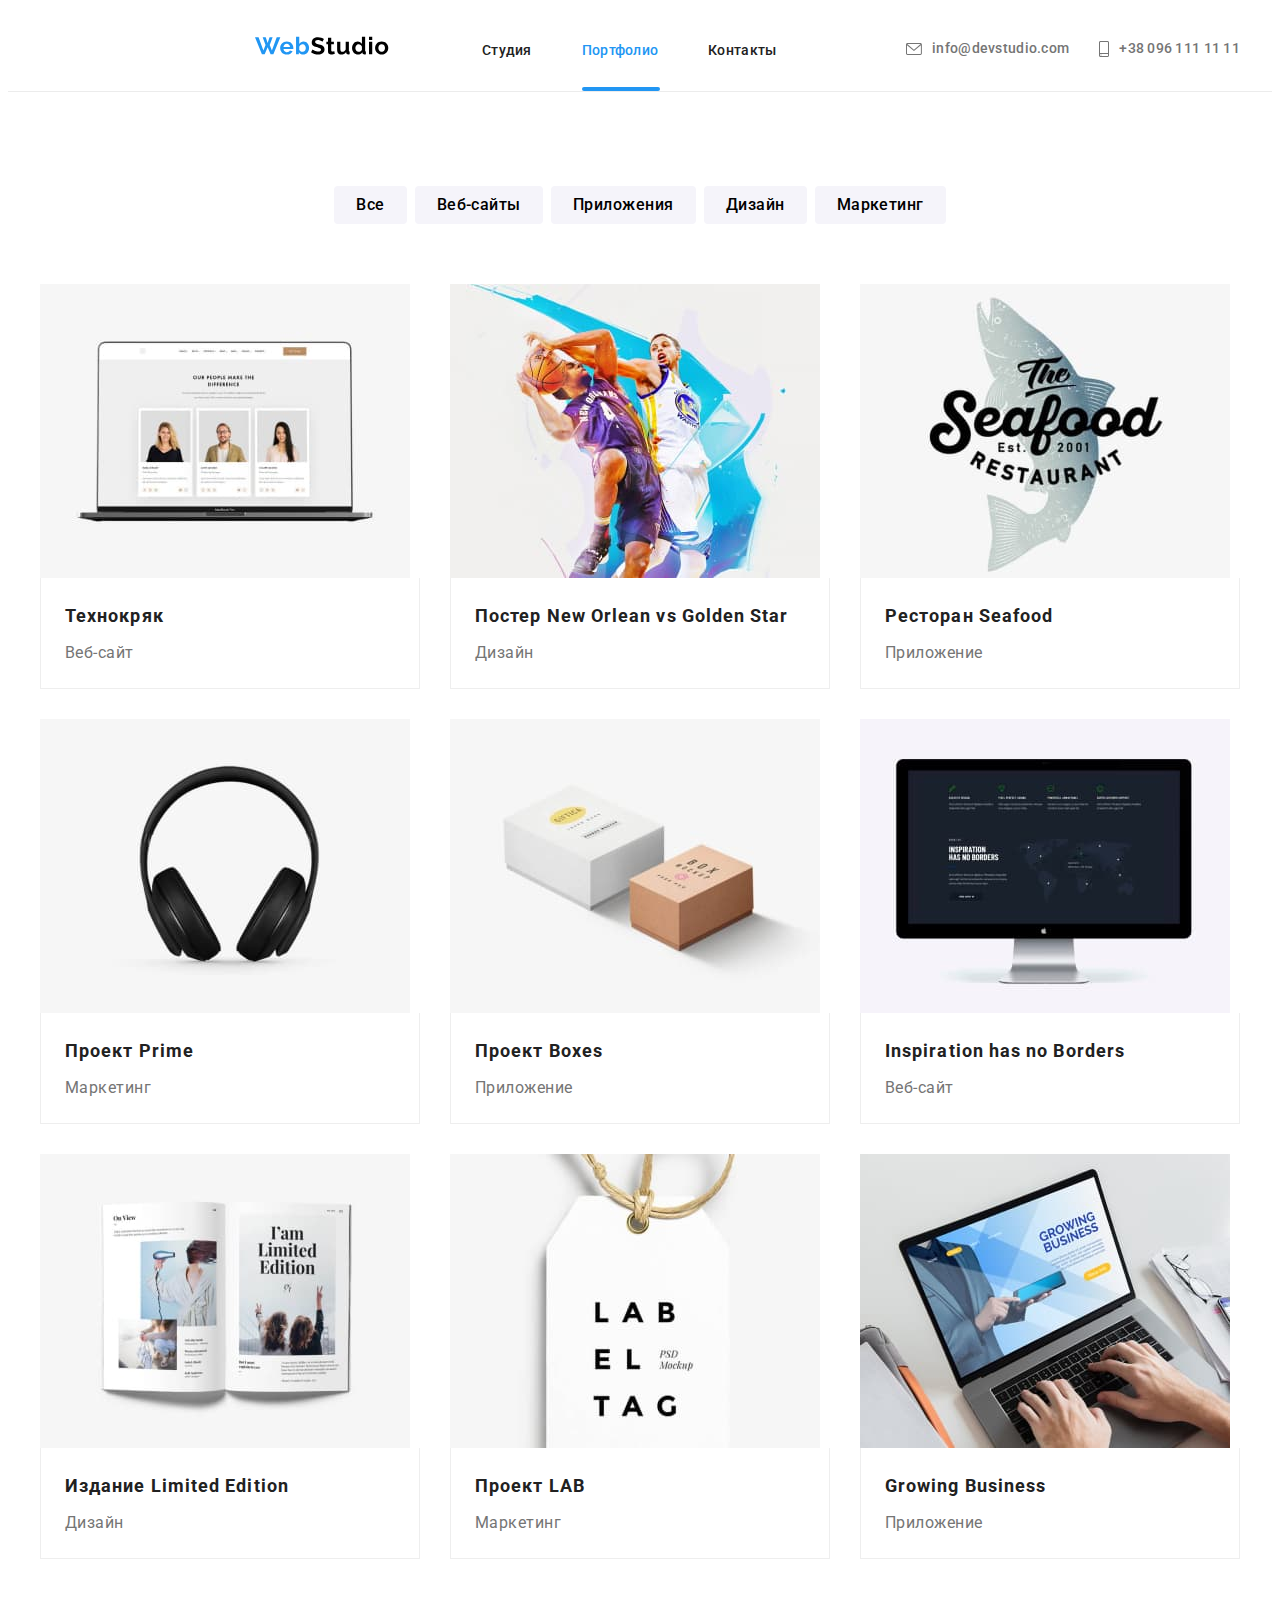
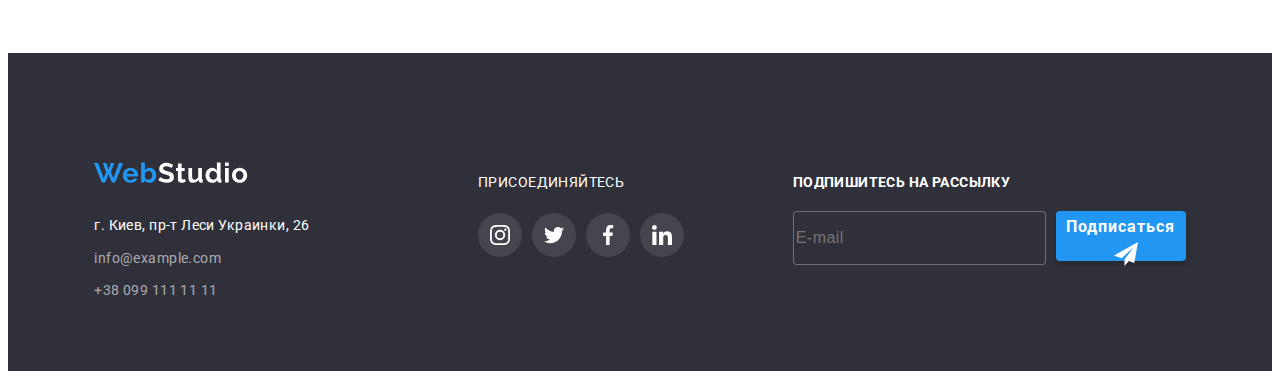
==== commit 70a70156: "start#13" ====
--- a/portfolio.html
+++ b/portfolio.html
@@ -16,11 +16,11 @@
     <header class="header-portfolio"> 
         <div class="container">
        <a class="logo link" href=""> <svg class="" width="134" height="28" >
-                    <use href="./images/icons.svg#icon-w"></use>
+                    <use href="./images/icons (1).svg#icon-w"></use>
                 </svg></a>
                 <button type="button" class="menu-open-btn">
            <svg class="" width="40" height="40">
-                    <use href="./images/icons.svg#icon-nav_menu"></use>
+                    <use href="./images/icons (1).svg#icon-nav_menu"></use>
                 </svg>
        </button>
         <nav class="navigation">
@@ -33,10 +33,10 @@
         <div class="contact">
     <ul class="contact-list list">
     <li class="contact-list__item"><a class="contact-list__link link" href="mailto:info@devstudio.com"><svg class="contact-list__icon" width="16" height="12">
-      <use href="./images/icons.svg#icon-envelope"></use>
+      <use href="./images/icons (1).svg#icon-envelope"></use>
   </svg>info@devstudio.com</a></li>
     <li class="contact-list__item"><a class="contact-list__link link" href="tel:+380961111111"><svg class="contact-list__icon" width="10" height="16">
-      <use href="./images/icons.svg#icon-smartphone"></use>
+      <use href="./images/icons (1).svg#icon-smartphone"></use>
   </svg>+38 096 111 11 11</a></li>
     </ul>
     </div>
@@ -46,7 +46,7 @@
             <div class="mob-menu-top">
           <button type="button" class="menu-close-btn">
            <svg class="" width="40" height="40">
-                    <use href="./images/icons.svg#icon-close-btn-mob"></use>
+                    <use href="./images/icons (1).svg#icon-close-btn-mob"></use>
                 </svg>
        </button>
         <ul class="mob-menu-list list">
@@ -92,7 +92,7 @@
 <picture>
     <source  srcset="
             ./images/galery1.jpg 1x,
-            ./images/galery1-2x.jpg 2x"
+            ./images/Galery1--2x.jpg 2x"
              media="(min-width:1200px)" >
 
      <source  srcset="
@@ -352,7 +352,9 @@
         <div class="container">
             <div class="footer-contact-logo">
         <div class="footer-logo-color">
-        <a class="footer-logo link"  href="./images/webstudio1.svg"> <span class="logo--color" >Web</span>Studio</a>
+        <a class="footer-logo link"  href=""> <svg class="" width="154" height="28" >
+                    <use href="./images/icons (1).svg#icon-webstudio1"></use>
+                </svg></a>
     </div>
         <address class="adress">г. Киев, пр-т Леси Украинки, 26</address>
         <ul class="list">
@@ -365,16 +367,16 @@
         <ul class="footer-soc-list list">
             <li class="footer-soc-item"><a href="" class="footer-soc-link"> 
                 <svg class="footer-soc-icon" width="20" height="20">
-                    <use href="./images/icons.svg#icon-instagram"></use>
+                    <use href="./images/icons (1).svg#icon-instagram"></use>
                 </svg></a></li>
             <li class="footer-soc-item"><a href="" class="footer-soc-link"><svg class="footer-soc-icon" width="20" height="20">
-                <use href="./images/icons.svg#icon-twitter"></use>
+                <use href="./images/icons (1).svg#icon-twitter"></use>
              </svg></a></li>
             <li class="footer-soc-item"><a href="" class="footer-soc-link"><svg class="footer-soc-icon" width="20" height="20">
-                <use href="./images/icons.svg#icon-facebook"></use>
+                <use href="./images/icons (1).svg#icon-facebook"></use>
             </svg></a></li>
             <li class="footer-soc-item"><a href="" class="footer-soc-link"><svg class="footer-soc-icon" width="20" height="20">
-                <use href="./images/icons.svg#icon-linkedin"></use>
+                <use href="./images/icons (1).svg#icon-linkedin"></use>
             </svg></a></li>
         </ul>
     </div>
@@ -390,7 +392,7 @@
                 id="footer-input-name"
                 placeholder="E-mail">
                 <button type="button" class="footer-button">Подписаться<svg class="footer-button-icon" width="24" height="24">
-                <use href="./images/icons.svg#icon-icon-send"></use>
+                <use href="./images/icons (1).svg#icon-icon-send"></use>
             </svg></button>
             </div>
            </div>
--- a/css/main.css
+++ b/css/main.css
@@ -138,6 +138,8 @@
   margin-left: auto;
   border: none;
   background-color: transparent;
+  transition: color 250ms cubic-bezier(0.4, 0, 0.2, 1);
+  transition-property: all;
 }
 @media screen and (min-width: 768px) {
   .menu-open-btn {
@@ -274,6 +276,8 @@
   margin-left: auto;
   border: none;
   background-color: transparent;
+  transition: color 250ms cubic-bezier(0.4, 0, 0.2, 1);
+  transition-property: all;
 }
 .menu-close-btn:hover, .menu-close-btn:focus {
   fill: #2196F3;
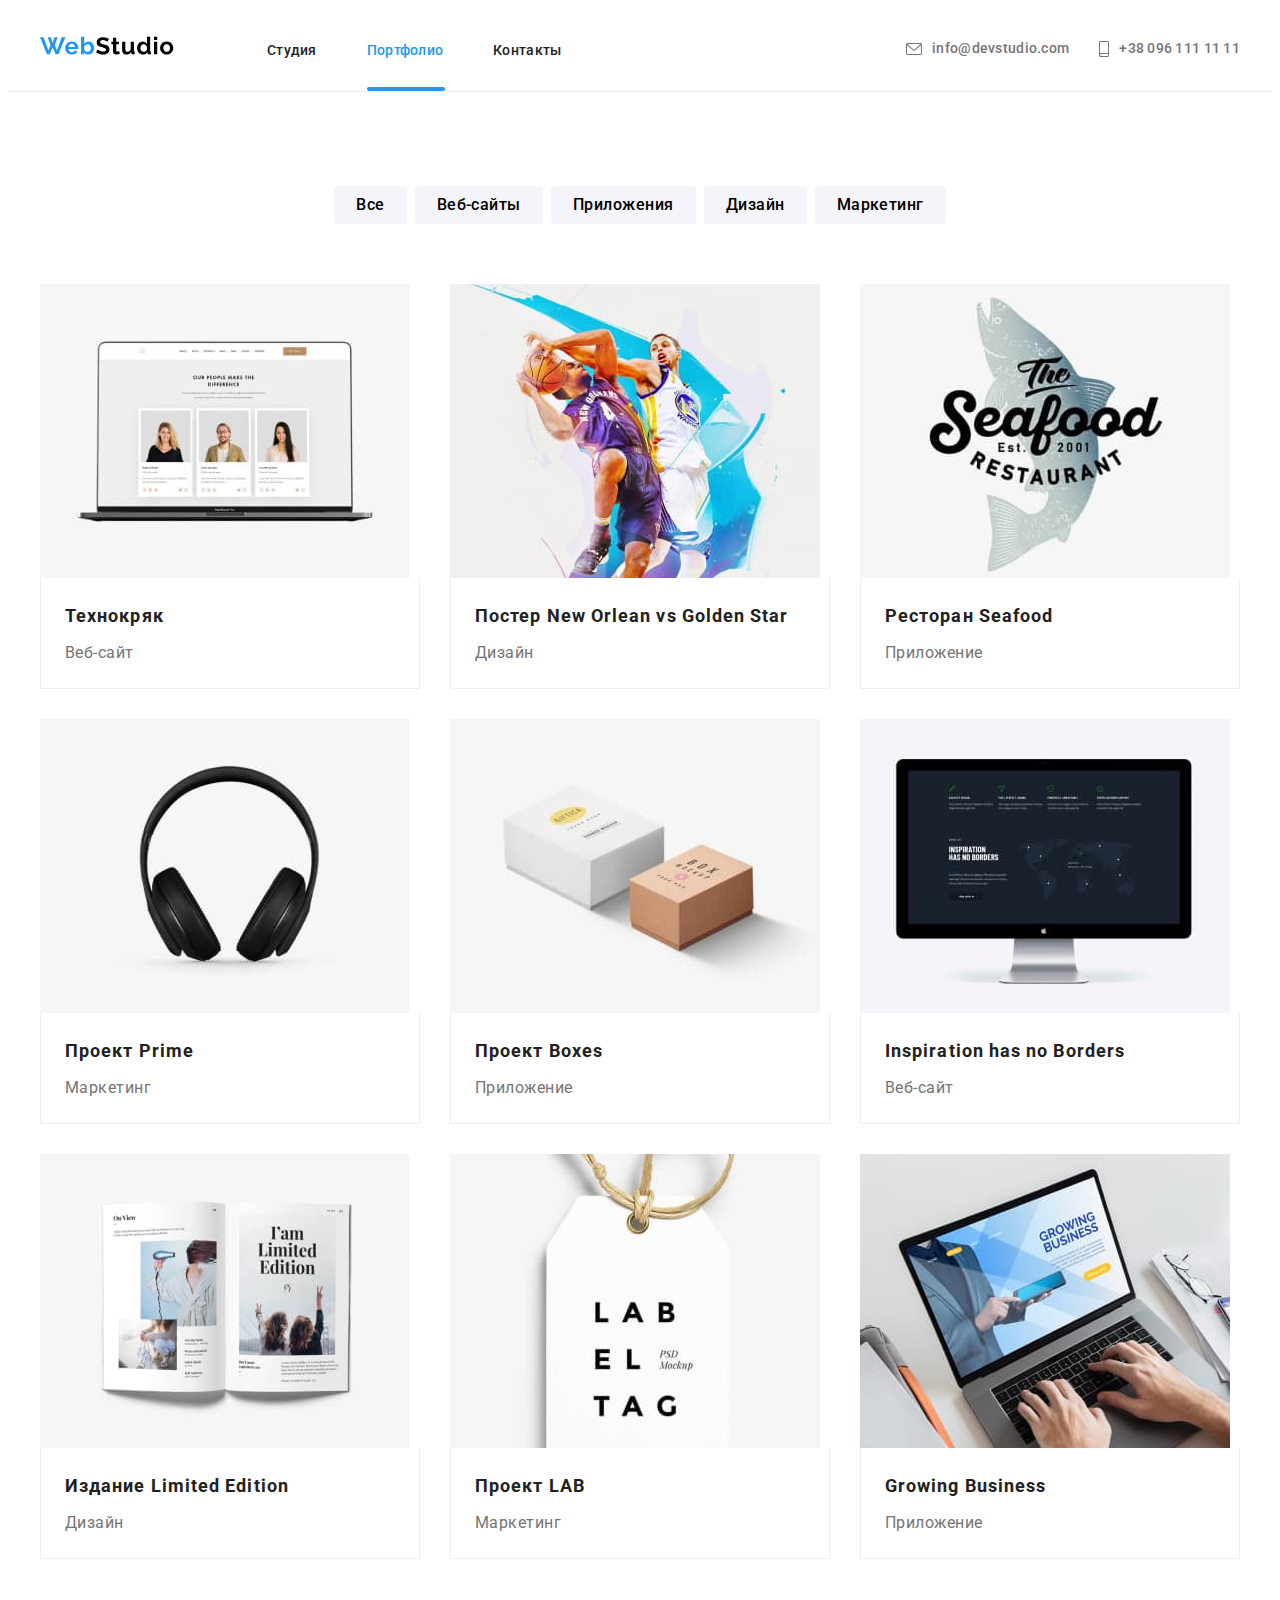
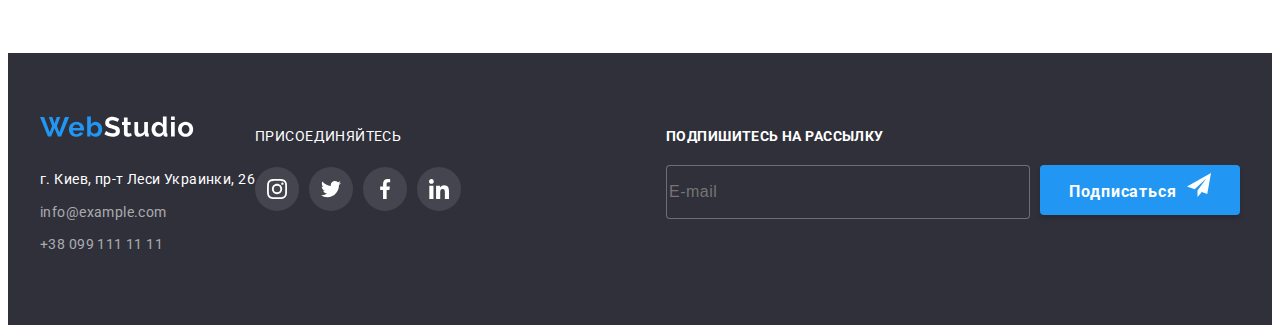
==== commit b3f5622b: "start#13" ====
--- a/portfolio.html
+++ b/portfolio.html
@@ -50,8 +50,8 @@
                 </svg>
        </button>
         <ul class="mob-menu-list list">
-            <li class="mob-menu-list__item"><a href="" class="mob-menu-list__link current link menu-list__line">Студия</a></li>
-            <li class="mob-menu-list__item"><a href="./portfolio.html" class="mob-menu-list__link link">Портфолио</a></li>
+            <li class="mob-menu-list__item"><a href="./index.html" class="mob-menu-list__link link menu-list__line">Студия</a></li>
+            <li class="mob-menu-list__item"><a href="" class="mob-menu-list__link current link">Портфолио</a></li>
             <li class="mob-menu-list__item"><a href="" class="mob-menu-list__link link">Контакты</a></li>
         </ul> 
         </div>
--- a/css/main.css
+++ b/css/main.css
@@ -71,7 +71,7 @@
   margin: -1px;
 }
 
-.check-text span, .check-text, .modal-field-checkbox, .modal-close-bt, .footer-soc-link, .clients-icon-link, .clients-title, .team-soc-link, .team-soc-list, .team-list-profession, .team-list-name, .team-title, .about-text, .about-title, .benefits-list-link, .contact-list__link, .header .container {
+.check-text span, .check-text, .modal-field-checkbox, .modal-close-bt, .header-portfolio .container, .footer-soc-link, .clients-icon-link, .clients-title, .team-soc-link, .team-soc-list, .team-list-profession, .team-list-name, .team-title, .about-text, .about-title, .benefits-list-link, .contact-list__link, .header .container {
   display: flex;
   align-items: center;
 }
@@ -100,7 +100,6 @@
 @media screen and (min-width: 1200px) {
   .logo {
     margin-right: 93px;
-    margin-left: 215px;
   }
 }
 
@@ -118,6 +117,7 @@
 }
 
 .header {
+  position: relative;
   padding-top: 16px;
   padding-bottom: 16px;
 }
@@ -131,7 +131,6 @@
   .header {
     padding-top: 24px;
     padding-bottom: 24px;
-    position: relative;
   }
 }
 .menu-open-btn {
@@ -281,6 +280,10 @@
 }
 .menu-close-btn:hover, .menu-close-btn:focus {
   fill: #2196F3;
+}
+
+.mob-menu-list__item {
+  margin-bottom: 32px;
 }
 
 .mob-menu-list__link {
@@ -655,11 +658,13 @@
 }
 
 .clients {
+  padding-bottom: 60px;
   padding-top: 60px;
 }
 @media screen and (min-width: 1200px) {
   .clients {
     padding-top: 94px;
+    padding-bottom: 94px;
   }
 }
 
@@ -733,7 +738,7 @@
   padding-bottom: 60px;
   background-color: #2F303A;
 }
-@media screen and (min-width: 768px) {
+@media screen and (min-width: 768px) and (max-width: 1199px) {
   .footer .container {
     display: flex;
     flex-wrap: wrap;
@@ -748,9 +753,6 @@
   }
 }
 
-.footer-contact-logo {
-  justify-content: center;
-}
 .footer-logo-color {
   margin-bottom: 20px;
 }
@@ -779,11 +781,6 @@
   margin-bottom: 9px;
   text-align: center;
 }
-@media screen and (min-width: 1199px) {
-  .adress {
-    margin-right: 60px;
-  }
-}
 
 .footer-link {
   font-size: 14px;
@@ -804,7 +801,6 @@
   letter-spacing: 0.03em;
   text-transform: uppercase;
   color: #FFFFFF;
-  margin-top: 60px;
   margin-bottom: 20px;
 }
 @media screen and (max-width: 1199px) {
@@ -838,6 +834,12 @@
   margin-right: 10px;
 }
 
+@media screen and (min-width: 1200px) {
+  .footer-input-button {
+    margin-left: auto;
+  }
+}
+
 .footer-input-text {
   font-size: 14px;
   line-height: 1.14;
@@ -845,12 +847,12 @@
   letter-spacing: 0.03em;
   text-transform: uppercase;
   color: #FFFFFF;
-  margin-top: 60px;
   margin-bottom: 20px;
 }
 @media screen and (max-width: 1199px) {
   .footer-input-text {
     text-align: center;
+    margin-top: 60px;
   }
 }
 
@@ -862,6 +864,11 @@
   border-radius: 4px;
   background-color: #2F303A;
   margin-bottom: 20px;
+}
+@media screen and (min-width: 1200px) {
+  .footer-input {
+    width: 358px;
+  }
 }
 .footer-input::placeholder {
   font-size: 16px;
@@ -907,15 +914,22 @@
 
 .header-portfolio {
   position: relative;
-  padding-top: 24px;
-  padding-bottom: 24px;
+  padding-top: 16px;
+  padding-bottom: 16px;
   border-bottom: 1px solid #ECECEC;
 }
-.header-portfolio .container {
-  display: flex;
-  align-items: center;
-}
-
+@media screen and (min-width: 768px) and (max-width: 1199px) {
+  .header-portfolio {
+    padding-top: 26px;
+    padding-bottom: 26px;
+  }
+}
+@media screen and (min-width: 1200px) {
+  .header-portfolio {
+    padding-top: 24px;
+    padding-bottom: 24px;
+  }
+}
 .menu-list__line-portfolio::after {
   content: "";
   position: absolute;
@@ -956,7 +970,17 @@
 }
 
 .button-galery {
-  margin-bottom: 50px;
+  margin-bottom: 40px;
+}
+@media screen and (min-width: 768px) {
+  .button-galery {
+    margin-bottom: 30px;
+  }
+}
+@media screen and (min-width: 1200px) {
+  .button-galery {
+    margin-bottom: 50px;
+  }
 }
 
 .button-galery-list {
@@ -1081,6 +1105,11 @@
 @media screen and (max-width: 767px) {
   .modal {
     width: 95vw;
+  }
+}
+@media screen and (min-width: 768px) and (max-width: 1199px) {
+  .modal {
+    width: 60vw;
   }
 }
 .backdrop.is-hidden .modal {
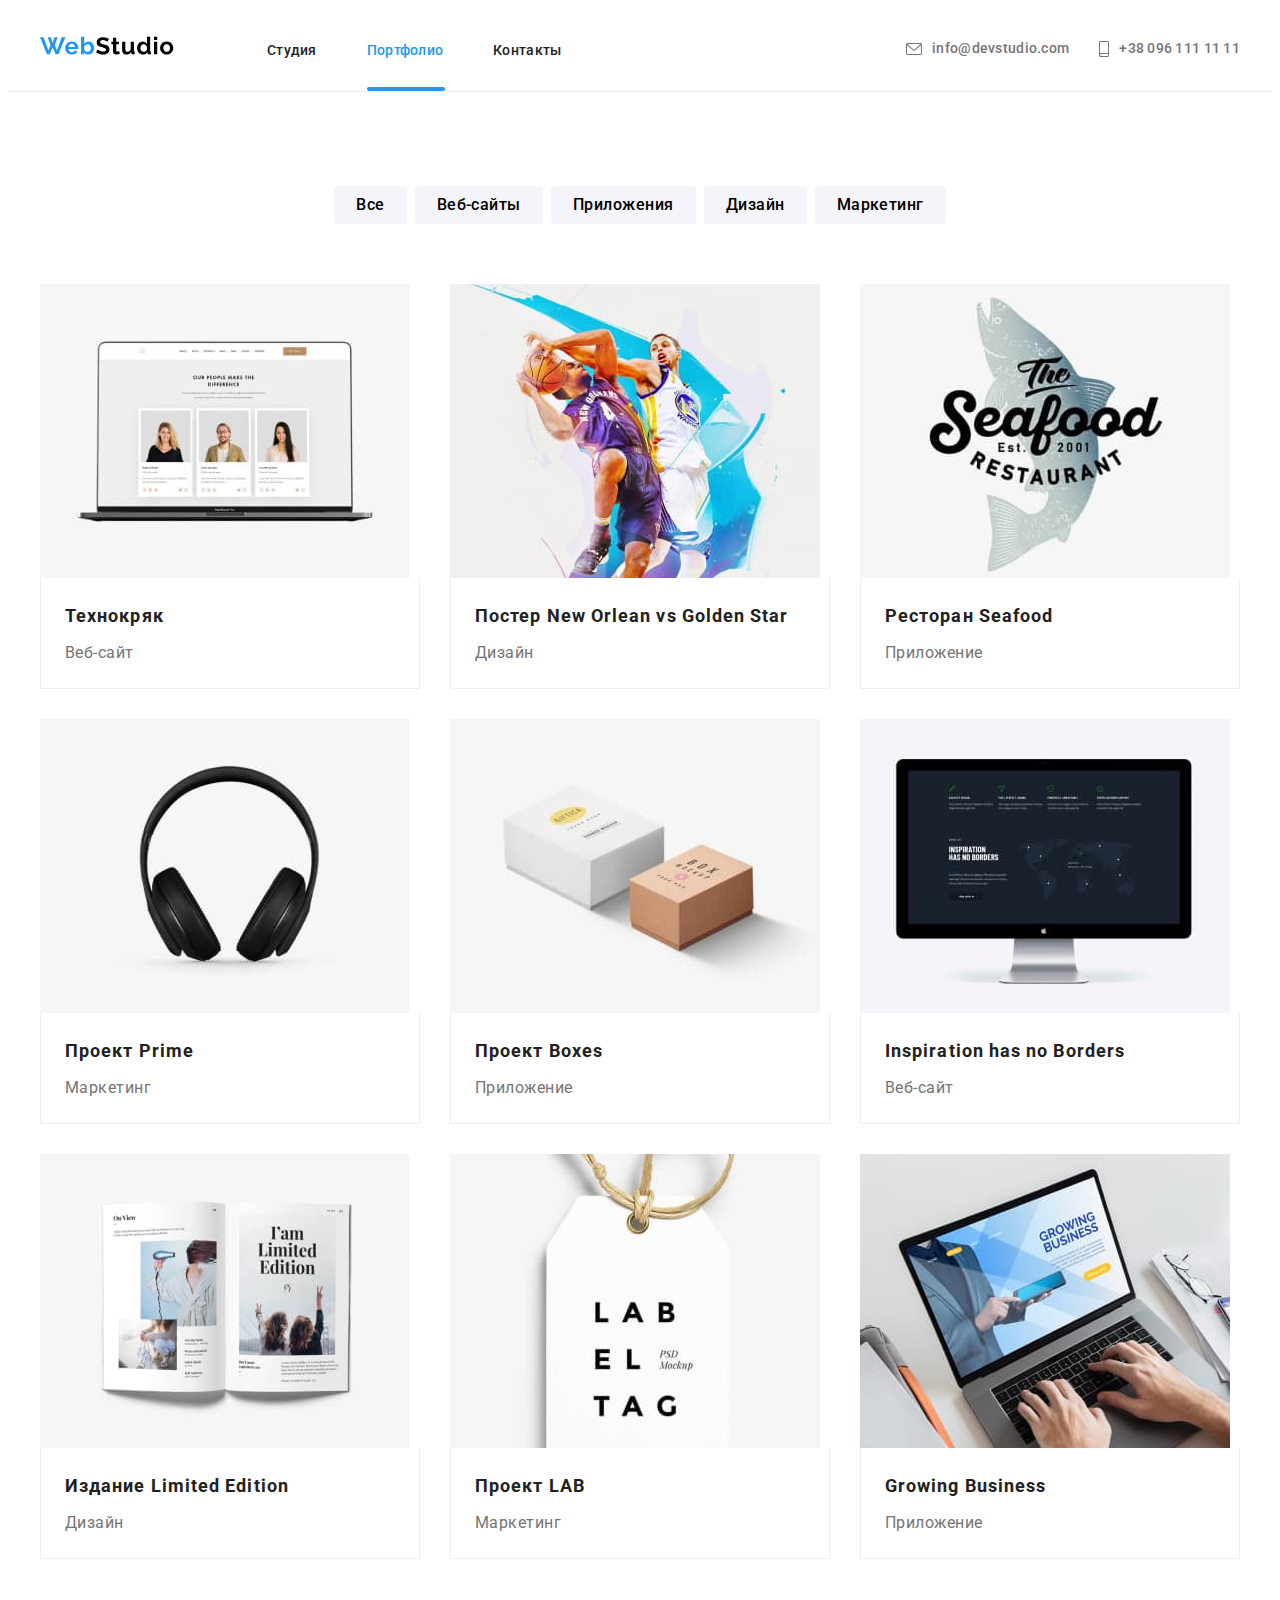
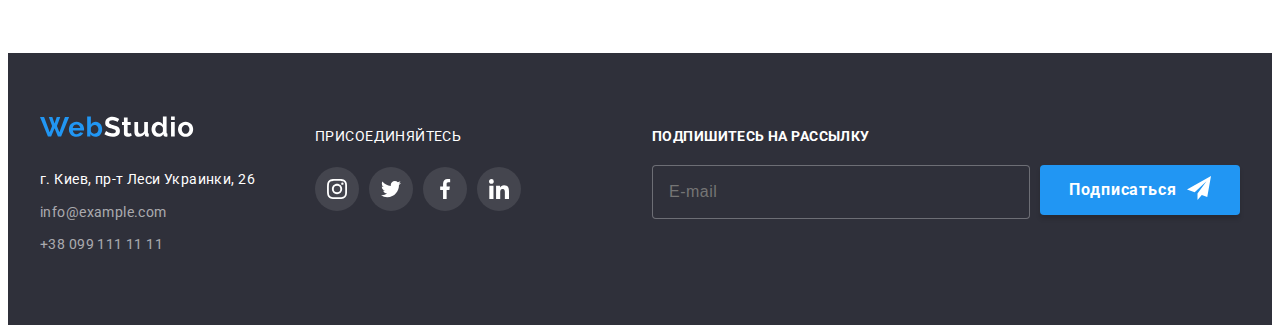
==== commit fe276b12: "start#15" ====
--- a/portfolio.html
+++ b/portfolio.html
@@ -92,7 +92,7 @@
 <picture>
     <source  srcset="
             ./images/galery1.jpg 1x,
-            ./images/Galery1--2x.jpg 2x"
+            ./images/galery1-2x.jpg 2x"
              media="(min-width:1200px)" >
 
      <source  srcset="
@@ -121,7 +121,7 @@
 <picture>
     <source  srcset="
             ./images/galery2.jpg 1x,
-            ./images/Galery2--2x.jpg 2x"
+            ./images/galery2-2x.jpg 2x"
              media="(min-width:1200px)" >
 
      <source  srcset="
--- a/css/main.css
+++ b/css/main.css
@@ -753,6 +753,12 @@
   }
 }
 
+@media screen and (min-width: 1200px) {
+  .footer-contact-logo {
+    margin-right: 60px;
+  }
+}
+
 .footer-logo-color {
   margin-bottom: 20px;
 }
@@ -781,7 +787,6 @@
   margin-bottom: 9px;
   text-align: center;
 }
-
 .footer-link {
   font-size: 14px;
   line-height: 1.71;
@@ -802,6 +807,11 @@
   text-transform: uppercase;
   color: #FFFFFF;
   margin-bottom: 20px;
+}
+@media screen and (max-width: 767px) {
+  .footer-text {
+    margin-top: 60px;
+  }
 }
 @media screen and (max-width: 1199px) {
   .footer-text {
@@ -848,6 +858,11 @@
   text-transform: uppercase;
   color: #FFFFFF;
   margin-bottom: 20px;
+}
+@media screen and (max-width: 767px) {
+  .footer-input-text {
+    margin-top: 60px;
+  }
 }
 @media screen and (max-width: 1199px) {
   .footer-input-text {
@@ -864,6 +879,7 @@
   border-radius: 4px;
   background-color: #2F303A;
   margin-bottom: 20px;
+  padding-left: 16px;
 }
 @media screen and (min-width: 1200px) {
   .footer-input {
@@ -899,6 +915,7 @@
 .footer-button-icon {
   fill: #FFFFFF;
   margin-left: 10px;
+  margin-bottom: -5px;
 }
 
 @media screen and (max-width: 1199px) {
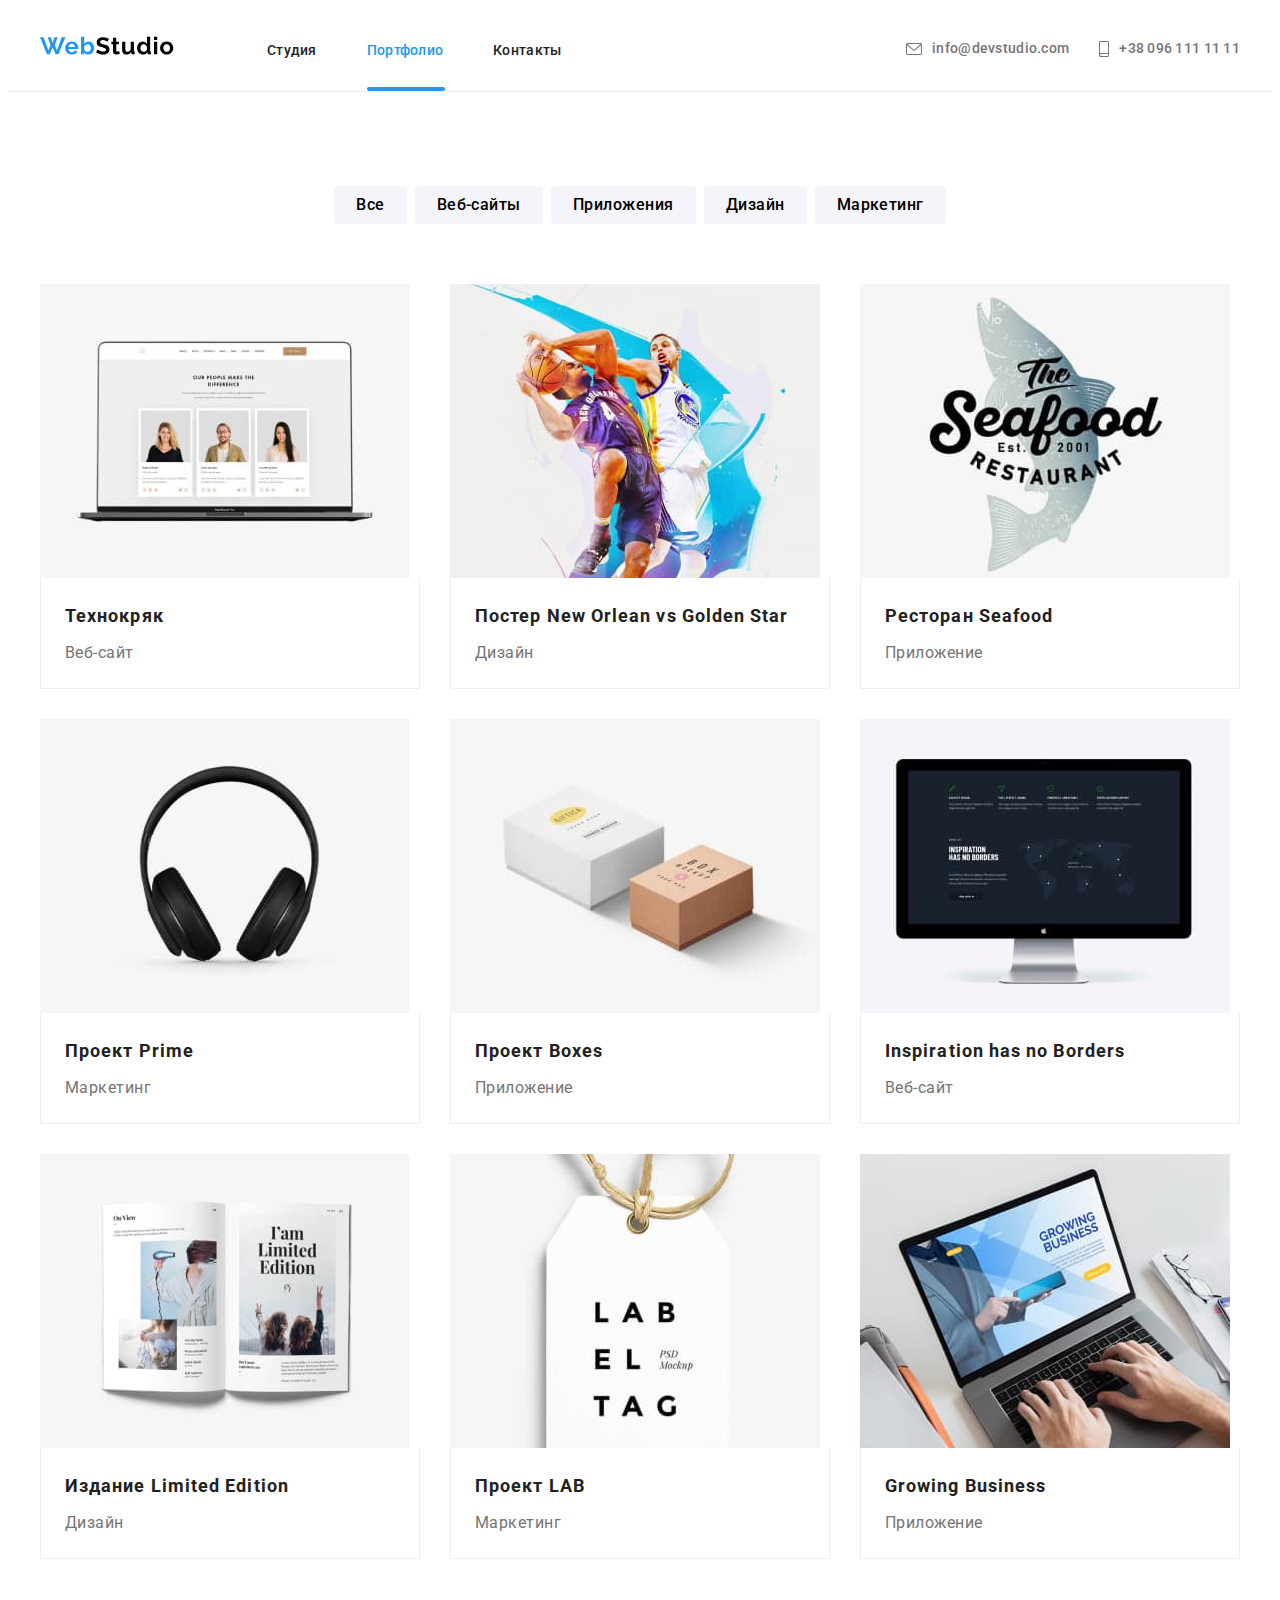
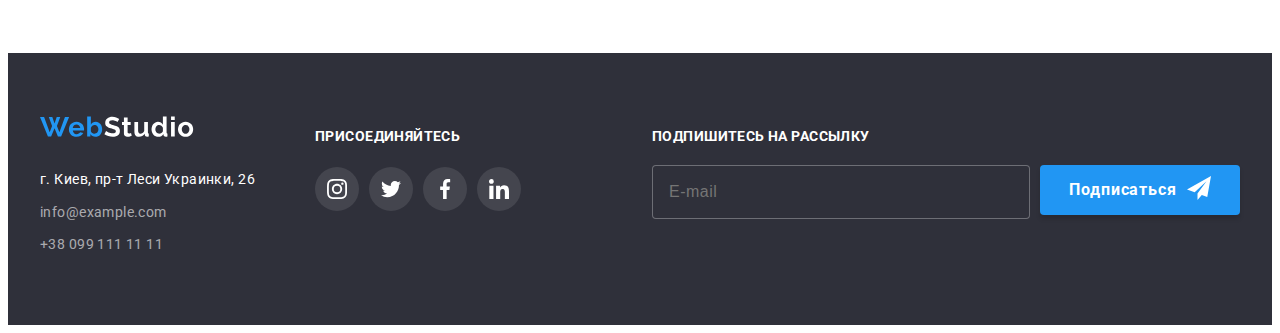
==== commit 785efc14: "start#16" ====
--- a/portfolio.html
+++ b/portfolio.html
@@ -50,7 +50,7 @@
                 </svg>
        </button>
         <ul class="mob-menu-list list">
-            <li class="mob-menu-list__item"><a href="./index.html" class="mob-menu-list__link link menu-list__line">Студия</a></li>
+            <li class="mob-menu-list__item"><a href="./index.html" class="mob-menu-list__link link">Студия</a></li>
             <li class="mob-menu-list__item"><a href="" class="mob-menu-list__link current link">Портфолио</a></li>
             <li class="mob-menu-list__item"><a href="" class="mob-menu-list__link link">Контакты</a></li>
         </ul> 
--- a/css/main.css
+++ b/css/main.css
@@ -117,14 +117,13 @@
 }
 
 .header {
-  position: relative;
   padding-top: 16px;
   padding-bottom: 16px;
 }
 @media screen and (min-width: 768px) and (max-width: 1199px) {
   .header {
     padding-top: 26px;
-    padding-bottom: 26px;
+    padding-bottom: 16px;
   }
 }
 @media screen and (min-width: 1200px) {
@@ -157,6 +156,10 @@
 
 .menu-list {
   display: flex;
+}
+
+.menu-list__item {
+  position: relative;
 }
 
 .menu-list__item:not(:last-child) {
@@ -180,14 +183,14 @@
 }
 
 .menu-list__line::after {
+  position: absolute;
   content: "";
-  position: absolute;
-  bottom: 0;
+  display: block;
   width: 48px;
   height: 4px;
+  margin-top: 28px;
   background-color: #2196F3;
   border-radius: 2px;
-  display: flex;
 }
 
 @media screen and (max-width: 1199px) {
@@ -247,7 +250,7 @@
 
 .mob-menu {
   position: fixed;
-  z-index: 1;
+  z-index: 999;
   top: 0;
   left: 0;
   background-color: #FFFFFF;
@@ -303,6 +306,9 @@
   font-weight: 500;
   letter-spacing: 0.02em;
   color: #2196F3;
+}
+
+.mob-contact-list__item {
   margin-bottom: 32px;
 }
 
@@ -430,6 +436,7 @@
 
 .benefits {
   padding-top: 60px;
+  padding-bottom: 60px;
 }
 @media screen and (min-width: 1200px) {
   .benefits {
@@ -555,6 +562,7 @@
 @media screen and (min-width: 1200px) {
   .team {
     padding-top: 94px;
+    padding-bottom: 94px;
   }
 }
 
@@ -691,29 +699,29 @@
 }
 
 .clients-list {
-  margin-right: -15px;
+  margin-bottom: -15px;
   margin-left: -15px;
   display: flex;
   flex-wrap: wrap;
 }
 
 .clients-list-icon {
-  margin-right: 15px;
+  margin-bottom: 15px;
   margin-left: 15px;
 }
 @media screen and (min-width: 480px) {
   .clients-list-icon {
-    width: calc(50% - 30px);
+    width: calc(50% - 15px);
   }
 }
 @media screen and (min-width: 768px) {
   .clients-list-icon {
-    width: calc(33.3333333333% - 30px);
+    width: calc(33.3333333333% - 15px);
   }
 }
 @media screen and (min-width: 1200px) {
   .clients-list-icon {
-    width: calc(16.6666666667% - 30px);
+    width: calc(16.6666666667% - 15px);
   }
 }
 
@@ -723,7 +731,6 @@
   border: 1px solid #AFB1B8;
   border-radius: 4px;
   justify-content: center;
-  margin-bottom: 30px;
   fill: #AFB1B8;
   transition: color 250ms cubic-bezier(0.4, 0, 0.2, 1);
   transition-property: all;
@@ -802,7 +809,7 @@
 .footer-text {
   font-size: 14px;
   line-height: 1.42;
-  font-weight: 400;
+  font-weight: 700;
   letter-spacing: 0.03em;
   text-transform: uppercase;
   color: #FFFFFF;
@@ -930,7 +937,6 @@
 }
 
 .header-portfolio {
-  position: relative;
   padding-top: 16px;
   padding-bottom: 16px;
   border-bottom: 1px solid #ECECEC;
@@ -938,7 +944,7 @@
 @media screen and (min-width: 768px) and (max-width: 1199px) {
   .header-portfolio {
     padding-top: 26px;
-    padding-bottom: 26px;
+    padding-bottom: 16px;
   }
 }
 @media screen and (min-width: 1200px) {
@@ -947,12 +953,17 @@
     padding-bottom: 24px;
   }
 }
+.menu-list__item {
+  position: relative;
+}
+
 .menu-list__line-portfolio::after {
   content: "";
+  display: block;
   position: absolute;
-  bottom: 0;
   width: 78px;
   height: 4px;
+  margin-top: 28px;
   background-color: #2196F3;
   border-radius: 2px;
   display: flex;
@@ -1106,8 +1117,8 @@
 }
 
 .modal {
-  width: 528px;
-  height: 581px;
+  min-width: 450px;
+  min-height: 609px;
   background-color: #FFFFFF;
   box-shadow: 0px 1px 3px rgba(0, 0, 0, 0.12), 0px 1px 1px rgba(0, 0, 0, 0.14), 0px 2px 1px rgba(0, 0, 0, 0.2);
   border-radius: 4px;
@@ -1119,14 +1130,10 @@
   transform: translate(-50%, -50%) scale(1) rotate(0);
   transition-property: all;
 }
-@media screen and (max-width: 767px) {
+@media screen and (min-width: 1200px) {
   .modal {
-    width: 95vw;
-  }
-}
-@media screen and (min-width: 768px) and (max-width: 1199px) {
-  .modal {
-    width: 60vw;
+    width: 528px;
+    height: 581px;
   }
 }
 .backdrop.is-hidden .modal {
@@ -1157,12 +1164,24 @@
 
 .modal-title {
   font-size: 20px;
+  line-height: 1.5;
+  font-weight: 700;
+  letter-spacing: 0.03em;
+  font-size: 20px;
   line-height: 1.15;
   font-weight: 700;
   letter-spacing: 0.03em;
   color: #212121;
   text-align: center;
   margin-bottom: 12px;
+}
+@media screen and (min-width: 1200px) {
+  .modal-title {
+    font-size: 20px;
+    line-height: 1.15;
+    font-weight: 700;
+    letter-spacing: 0.03em;
+  }
 }
 
 .modal-input {
@@ -1248,11 +1267,13 @@
 .check-text span {
   width: 16px;
   height: 15px;
+  justify-content: center;
   border: 2px solid #212121;
   border-radius: 2px;
   margin-right: 8.38px;
 }
-.input-check:checked + .check-text {
+
+.input-check:checked + .check-text span {
   background-color: #2196F3;
   border: none;
 }
@@ -1263,7 +1284,7 @@
 
 .modal-dogovor {
   color: var(--acent-color);
-  margin-left: 4px;
+  margin-left: 2px;
 }
 
 .modal-send-btn {
